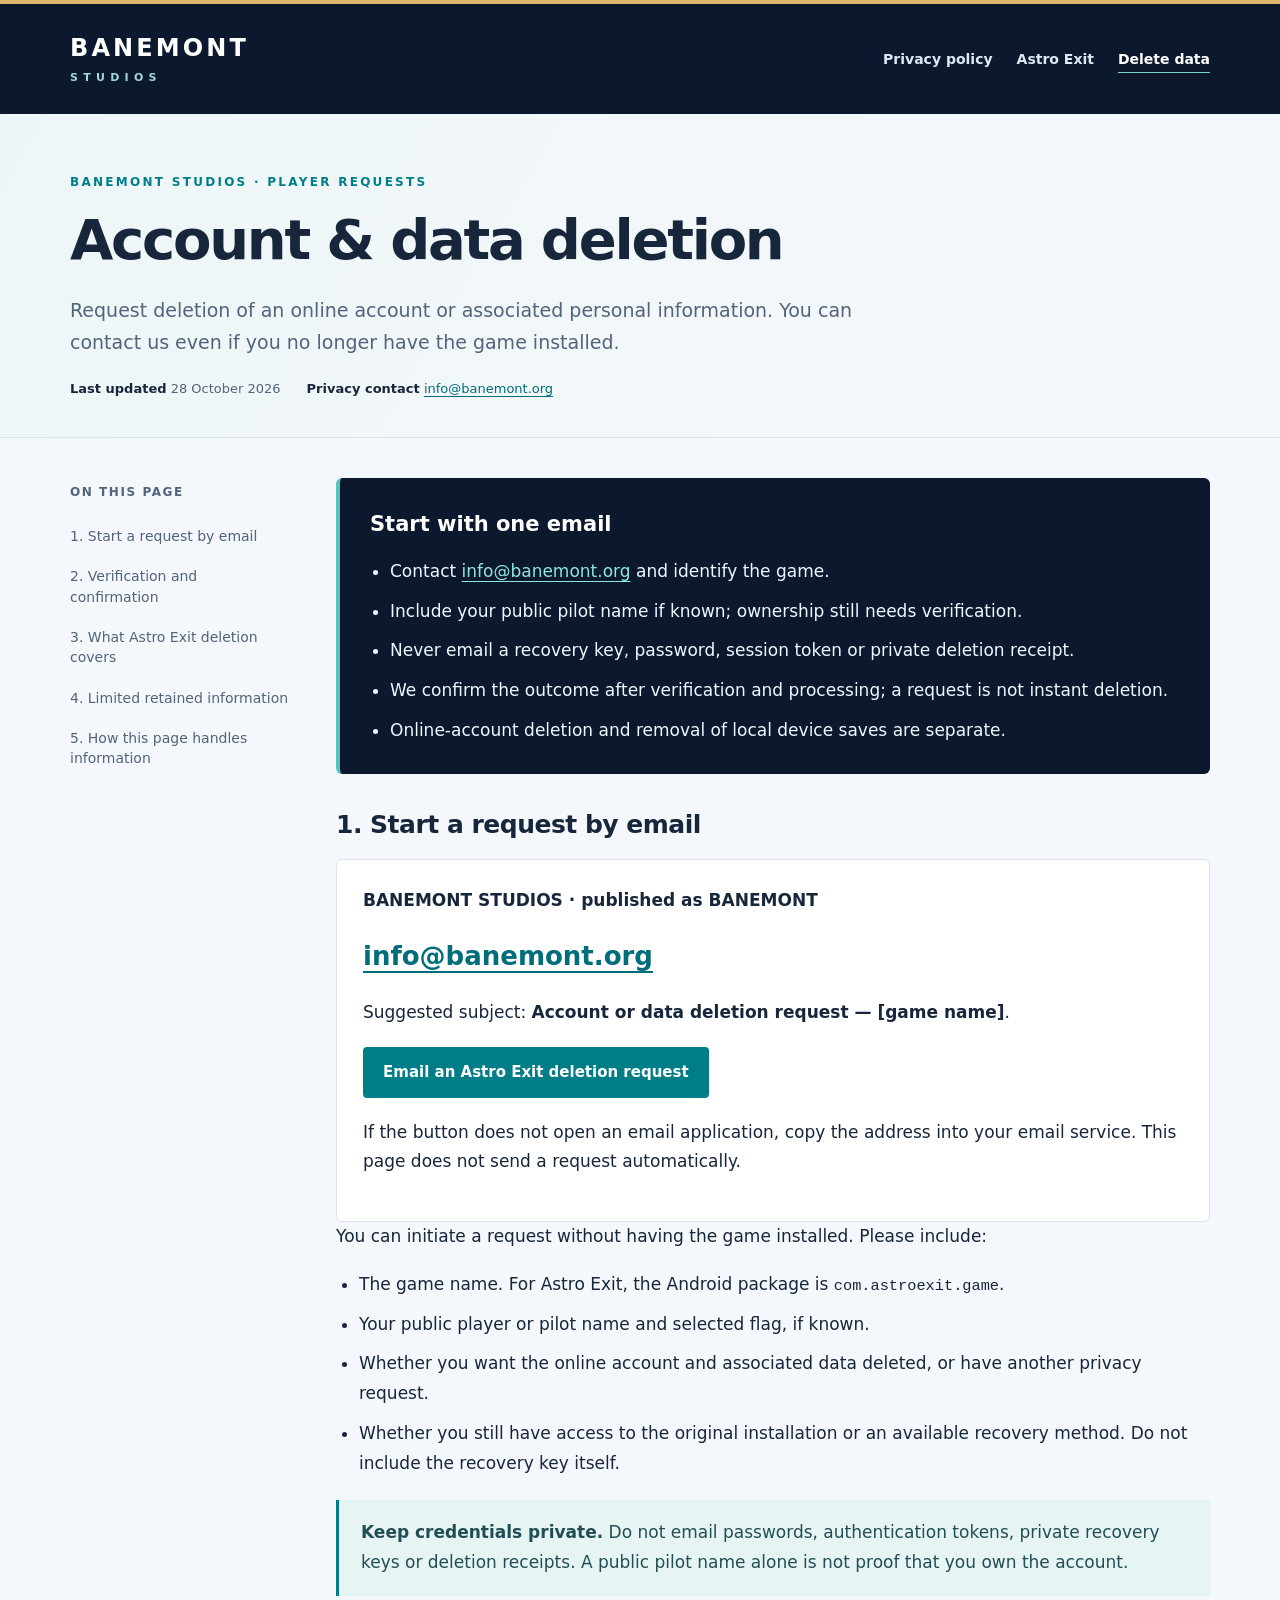
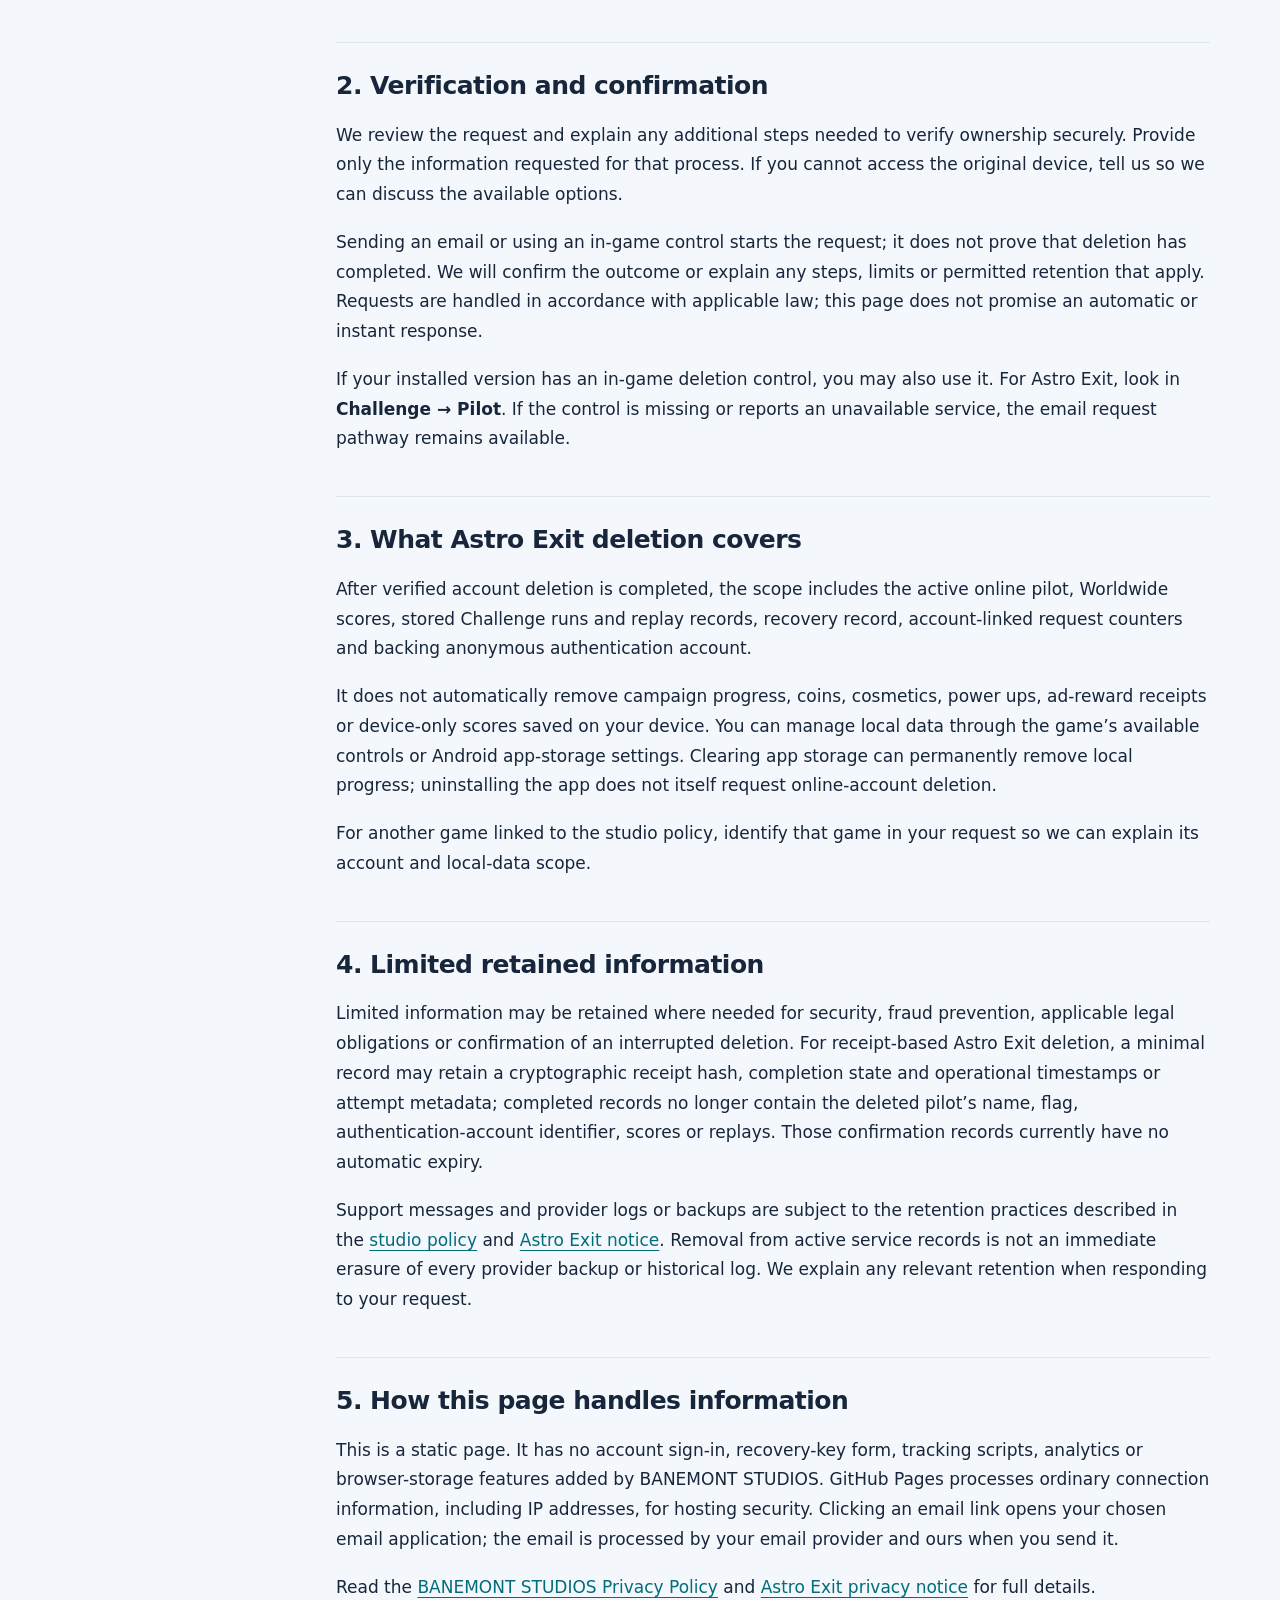
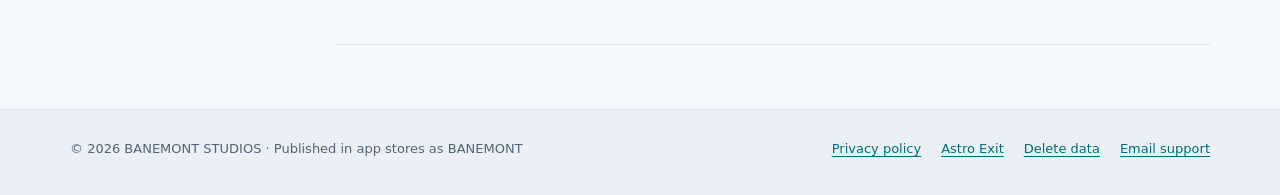
==== delete-data.html @ 8b614230 "Create BANEMONT STUDIOS privacy policy and Pages site" ====
<!doctype html>
<html lang="en"><head><meta charset="utf-8"><meta name="viewport" content="width=device-width, initial-scale=1"><meta name="referrer" content="no-referrer"><meta http-equiv="Content-Security-Policy" content="default-src 'none'; style-src 'self'; img-src 'self'; base-uri 'none'; form-action 'none'; object-src 'none'"><title>Account &amp; data deletion | BANEMONT STUDIOS</title><meta name="description" content="Request BANEMONT STUDIOS account or data deletion by email, including an Astro Exit online pilot, without reinstalling the game."><meta name="color-scheme" content="light"><link rel="icon" href="favicon.svg" type="image/svg+xml"><link rel="stylesheet" href="site.css"></head>
<body><a class="skip" href="#main">Skip to content</a><header class="masthead"><div class="wrap"><a class="brand" href="index.html" aria-label="BANEMONT STUDIOS privacy home">BANEMONT<span>STUDIOS</span></a><nav class="top-links" aria-label="Site navigation"><a href="index.html">Privacy policy</a><a href="games/astro-exit.html">Astro Exit</a><a href="delete-data.html" aria-current="page">Delete data</a></nav></div></header>
<div class="hero"><div class="wrap"><p class="eyebrow">BANEMONT STUDIOS · Player requests</p><h1>Account &amp; data deletion</h1><p class="lead">Request deletion of an online account or associated personal information. You can contact us even if you no longer have the game installed.</p><div class="meta"><span><strong>Last updated</strong> 28 October 2026</span><span><strong>Privacy contact</strong> <a href="mailto:info@banemont.org">info@banemont.org</a></span></div></div></div>
<main class="wrap layout" id="main"><aside class="contents"><div class="desktop-contents"><p class="contents-label">On this page</p><nav aria-label="Page contents"><a href="#request">1. Start a request by email</a><a href="#verification">2. Verification and confirmation</a><a href="#scope">3. What Astro Exit deletion covers</a><a href="#retention">4. Limited retained information</a><a href="#privacy">5. How this page handles information</a></nav></div><details class="mobile-contents"><summary>On this page</summary><nav aria-label="Page contents"><a href="#request">1. Start a request by email</a><a href="#verification">2. Verification and confirmation</a><a href="#scope">3. What Astro Exit deletion covers</a><a href="#retention">4. Limited retained information</a><a href="#privacy">5. How this page handles information</a></nav></details></aside><article><div class="summary-card"><h2>Start with one email</h2><ul><li>Contact <a href="mailto:info@banemont.org">info@banemont.org</a> and identify the game.</li><li>Include your public pilot name if known; ownership still needs verification.</li><li>Never email a recovery key, password, session token or private deletion receipt.</li><li>We confirm the outcome after verification and processing; a request is not instant deletion.</li><li>Online-account deletion and removal of local device saves are separate.</li></ul></div><section class="document-section" id="request" aria-labelledby="request-heading"><h2 id="request-heading">1. Start a request by email</h2><div class="contact-box"><p><strong>BANEMONT STUDIOS · published as BANEMONT</strong></p><p class="email"><a href="mailto:info@banemont.org?subject=BANEMONT%20STUDIOS%20account%20or%20data%20deletion%20request">info@banemont.org</a></p><p>Suggested subject: <strong>Account or data deletion request — [game name]</strong>.</p><div class="actions"><a class="button" href="mailto:info@banemont.org?subject=Astro%20Exit%20account%20deletion%20request">Email an Astro Exit deletion request</a></div><p>If the button does not open an email application, copy the address into your email service. This page does not send a request automatically.</p></div><p>You can initiate a request without having the game installed. Please include:</p><ul><li>The game name. For Astro Exit, the Android package is <code>com.astroexit.game</code>.</li><li>Your public player or pilot name and selected flag, if known.</li><li>Whether you want the online account and associated data deleted, or have another privacy request.</li><li>Whether you still have access to the original installation or an available recovery method. Do not include the recovery key itself.</li></ul><div class="note"><p><strong>Keep credentials private.</strong> Do not email passwords, authentication tokens, private recovery keys or deletion receipts. A public pilot name alone is not proof that you own the account.</p></div></section><section class="document-section" id="verification" aria-labelledby="verification-heading"><h2 id="verification-heading">2. Verification and confirmation</h2><p>We review the request and explain any additional steps needed to verify ownership securely. Provide only the information requested for that process. If you cannot access the original device, tell us so we can discuss the available options.</p><p>Sending an email or using an in-game control starts the request; it does not prove that deletion has completed. We will confirm the outcome or explain any steps, limits or permitted retention that apply. Requests are handled in accordance with applicable law; this page does not promise an automatic or instant response.</p><p>If your installed version has an in-game deletion control, you may also use it. For Astro Exit, look in <strong>Challenge → Pilot</strong>. If the control is missing or reports an unavailable service, the email request pathway remains available.</p></section><section class="document-section" id="scope" aria-labelledby="scope-heading"><h2 id="scope-heading">3. What Astro Exit deletion covers</h2><p>After verified account deletion is completed, the scope includes the active online pilot, Worldwide scores, stored Challenge runs and replay records, recovery record, account-linked request counters and backing anonymous authentication account.</p><p>It does not automatically remove campaign progress, coins, cosmetics, power ups, ad-reward receipts or device-only scores saved on your device. You can manage local data through the game’s available controls or Android app-storage settings. Clearing app storage can permanently remove local progress; uninstalling the app does not itself request online-account deletion.</p><p>For another game linked to the studio policy, identify that game in your request so we can explain its account and local-data scope.</p></section><section class="document-section" id="retention" aria-labelledby="retention-heading"><h2 id="retention-heading">4. Limited retained information</h2><p>Limited information may be retained where needed for security, fraud prevention, applicable legal obligations or confirmation of an interrupted deletion. For receipt-based Astro Exit deletion, a minimal record may retain a cryptographic receipt hash, completion state and operational timestamps or attempt metadata; completed records no longer contain the deleted pilot’s name, flag, authentication-account identifier, scores or replays. Those confirmation records currently have no automatic expiry.</p><p>Support messages and provider logs or backups are subject to the retention practices described in the <a href="index.html#retention">studio policy</a> and <a href="games/astro-exit.html#deletion">Astro Exit notice</a>. Removal from active service records is not an immediate erasure of every provider backup or historical log. We explain any relevant retention when responding to your request.</p></section><section class="document-section" id="privacy" aria-labelledby="privacy-heading"><h2 id="privacy-heading">5. How this page handles information</h2><p>This is a static page. It has no account sign-in, recovery-key form, tracking scripts, analytics or browser-storage features added by BANEMONT STUDIOS. GitHub Pages processes ordinary connection information, including IP addresses, for hosting security. Clicking an email link opens your chosen email application; the email is processed by your email provider and ours when you send it.</p><p>Read the <a href="index.html">BANEMONT STUDIOS Privacy Policy</a> and <a href="games/astro-exit.html">Astro Exit privacy notice</a> for full details.</p></section></article></main>
<footer><div class="wrap"><span>© 2026 BANEMONT STUDIOS · Published in app stores as BANEMONT</span><nav aria-label="Footer navigation"><a href="index.html">Privacy policy</a><a href="games/astro-exit.html">Astro Exit</a><a href="delete-data.html" aria-current="page">Delete data</a><a href="mailto:info@banemont.org">Email support</a></nav></div></footer></body></html>
---- site.css ----
:root{color-scheme:light;--ink:#18263b;--muted:#52647b;--paper:#f4f7fb;--card:#fff;--navy:#0b182d;--line:#dce5ed;--accent:#007e87;--soft:#e6f4f3;--gold:#dfb76c}
*{box-sizing:border-box}html{scroll-behavior:auto;scroll-padding-top:24px}body{margin:0;color:var(--ink);background:var(--paper);font:17px/1.75 system-ui,-apple-system,BlinkMacSystemFont,"Segoe UI",sans-serif}a{color:#006d7a;text-underline-offset:.22em}a:hover{text-decoration-thickness:2px}a:focus-visible,summary:focus-visible{outline:3px solid #cb970d;outline-offset:5px}.skip{position:absolute;top:-100px;left:20px;z-index:10;background:white;padding:12px}.skip:focus{top:12px}.wrap{max-width:1140px;width:calc(100% - 64px);margin:auto}
.masthead{background:var(--navy);color:#fff;border-top:4px solid var(--gold)}.masthead .wrap{display:flex;align-items:center;justify-content:space-between;gap:28px;min-height:110px}.brand{display:inline-flex;flex-direction:column;color:#fff;text-decoration:none;font-size:24px;line-height:1.2;letter-spacing:.13em;font-weight:850}.brand span{color:#a3d6d7;font-size:11px;letter-spacing:.48em;margin-top:8px}.top-links{display:flex;gap:24px;flex-wrap:wrap}.top-links a{color:#dce8f2;font-size:14px;font-weight:650;text-decoration:none}.top-links a[aria-current=page]{color:#fff;text-decoration:underline;text-decoration-color:#70d8d0;text-underline-offset:8px}
.hero{padding:58px 0 36px;border-bottom:1px solid var(--line);background:linear-gradient(120deg,#edf6f7,#f4f7fb 70%)}.eyebrow{font-size:12px;color:var(--accent);font-weight:800;letter-spacing:.19em;text-transform:uppercase;margin:0 0 16px}h1{font-size:clamp(36px,5vw,56px);line-height:1.12;letter-spacing:-.04em;margin:0 0 22px;max-width:850px}.lead{font-size:19px;line-height:1.7;max-width:790px;color:var(--muted);margin:0 0 20px}.meta{display:flex;flex-wrap:wrap;gap:12px 26px;color:var(--muted);font-size:13px}.meta strong{color:var(--ink)}
.layout{display:grid;grid-template-columns:220px minmax(0,1fr);gap:46px;padding-top:40px;padding-bottom:64px}.contents{align-self:start;position:sticky;top:24px;padding-top:4px}.contents summary{font-size:12px;letter-spacing:.13em;text-transform:uppercase;font-weight:800;list-style:none;margin-bottom:18px;color:var(--muted)}.contents nav{display:grid;gap:10px}.contents nav a{font-size:14px;line-height:1.45;text-decoration:none;color:var(--muted);padding:5px 0}.contents nav a:hover{color:var(--accent)}article{min-width:0}.summary-card{background:var(--navy);color:#eef8ff;border-radius:6px;padding:28px 30px;margin-bottom:30px;border-left:4px solid #57c4bd}.summary-card h2{font-size:21px;color:white;margin:0 0 14px}.summary-card ul{padding-left:20px;margin:0}.summary-card a{color:#91e5df}.summary-card li{margin-top:10px}.document-section{padding:26px 0 24px;border-bottom:1px solid var(--line)}.document-section:first-of-type{padding-top:4px}.document-section h2{font-size:25px;line-height:1.35;letter-spacing:-.02em;margin:0 0 18px}.document-section h3{font-size:18px;line-height:1.4;margin:24px 0 10px}.document-section p{margin:0 0 18px}.document-section ul,.document-section ol{padding-left:23px;margin:0 0 20px}li+li{margin-top:10px}.note{padding:18px 22px;background:var(--soft);border-left:3px solid var(--accent);margin:22px 0;color:#214e54}.note p:last-child{margin:0}.game-card{background:var(--card);padding:24px;border:1px solid var(--line);border-radius:6px;margin:20px 0}.game-card h3{margin:0 0 8px}.game-card p{font-size:16px;color:var(--muted)}.button{display:inline-flex;align-items:center;justify-content:center;min-height:48px;padding:12px 20px;border-radius:4px;background:var(--accent);color:white;text-decoration:none;font-size:15px;font-weight:700}.button:hover{background:#006b72;color:white}.actions{display:flex;flex-wrap:wrap;gap:12px 20px;align-items:center;margin:20px 0}.actions>a:not(.button){font-size:15px}code{font-family:ui-monospace,Consolas,monospace;font-size:.9em;overflow-wrap:anywhere}.provider-list li{margin-top:16px}.provider-list strong{display:block}.contact-box{padding:26px;background:white;border:1px solid var(--line);border-radius:6px}.contact-box .email{font-size:clamp(20px,3.7vw,26px);font-weight:750;overflow-wrap:anywhere}.muted{color:var(--muted)}footer{border-top:1px solid var(--line);background:#eaf0f6;padding:28px 0 34px;color:var(--muted);font-size:13px}footer .wrap{display:flex;justify-content:space-between;gap:22px;flex-wrap:wrap}footer nav{display:flex;gap:20px;flex-wrap:wrap}
.contents-label{font-size:12px;letter-spacing:.13em;text-transform:uppercase;font-weight:800;margin:0 0 18px;color:var(--muted)}.mobile-contents{display:none}.top-links a{display:inline-flex;align-items:center;min-height:44px}
@media(max-width:850px){.layout{grid-template-columns:1fr;gap:24px}.contents{position:static;background:#e9f0f5;padding:18px 20px;border-radius:5px}.desktop-contents{display:none}.mobile-contents{display:block}.contents nav{grid-template-columns:repeat(2,minmax(0,1fr));gap:8px 20px}.contents nav a{display:flex;align-items:center;min-height:44px}.contents summary{margin:0;list-style:revert;cursor:pointer;min-height:26px}.mobile-contents[open] summary{margin-bottom:12px}.hero{padding:40px 0 30px}}
@media(max-width:500px){body{font-size:16px}.wrap{width:calc(100% - 36px)}.masthead .wrap{align-items:flex-start;flex-direction:column;gap:24px;padding:24px 0;min-height:0}.brand{font-size:22px}.top-links{gap:22px}.top-links a{font-size:13px}.hero{padding-top:34px}.lead{font-size:18px}.layout{padding-top:24px}.summary-card{padding:22px}.document-section h2{font-size:23px}.game-card,.contact-box{padding:20px}.contents nav{grid-template-columns:1fr}.actions{align-items:stretch;flex-direction:column}.button{width:100%}footer .wrap{display:block}footer nav{margin-top:16px}}
@media print{body{color:#111;background:white;font-size:11pt}.masthead{background:white;color:#111;border-color:#333}.brand{color:#111}.brand span{color:#555}.top-links,.contents,.skip,.actions,footer{display:none}.wrap{width:100%;max-width:none}.hero{background:white;padding:20px 0}.layout{display:block;padding:0}.summary-card{background:white;color:#111;border:1px solid #ccc}.summary-card h2{color:#111}.document-section{break-inside:avoid-page}.lead,.muted,.meta{color:#333}a{color:#111}h1{font-size:30pt}.note,.contact-box,.game-card{background:white;border-color:#ccc}}
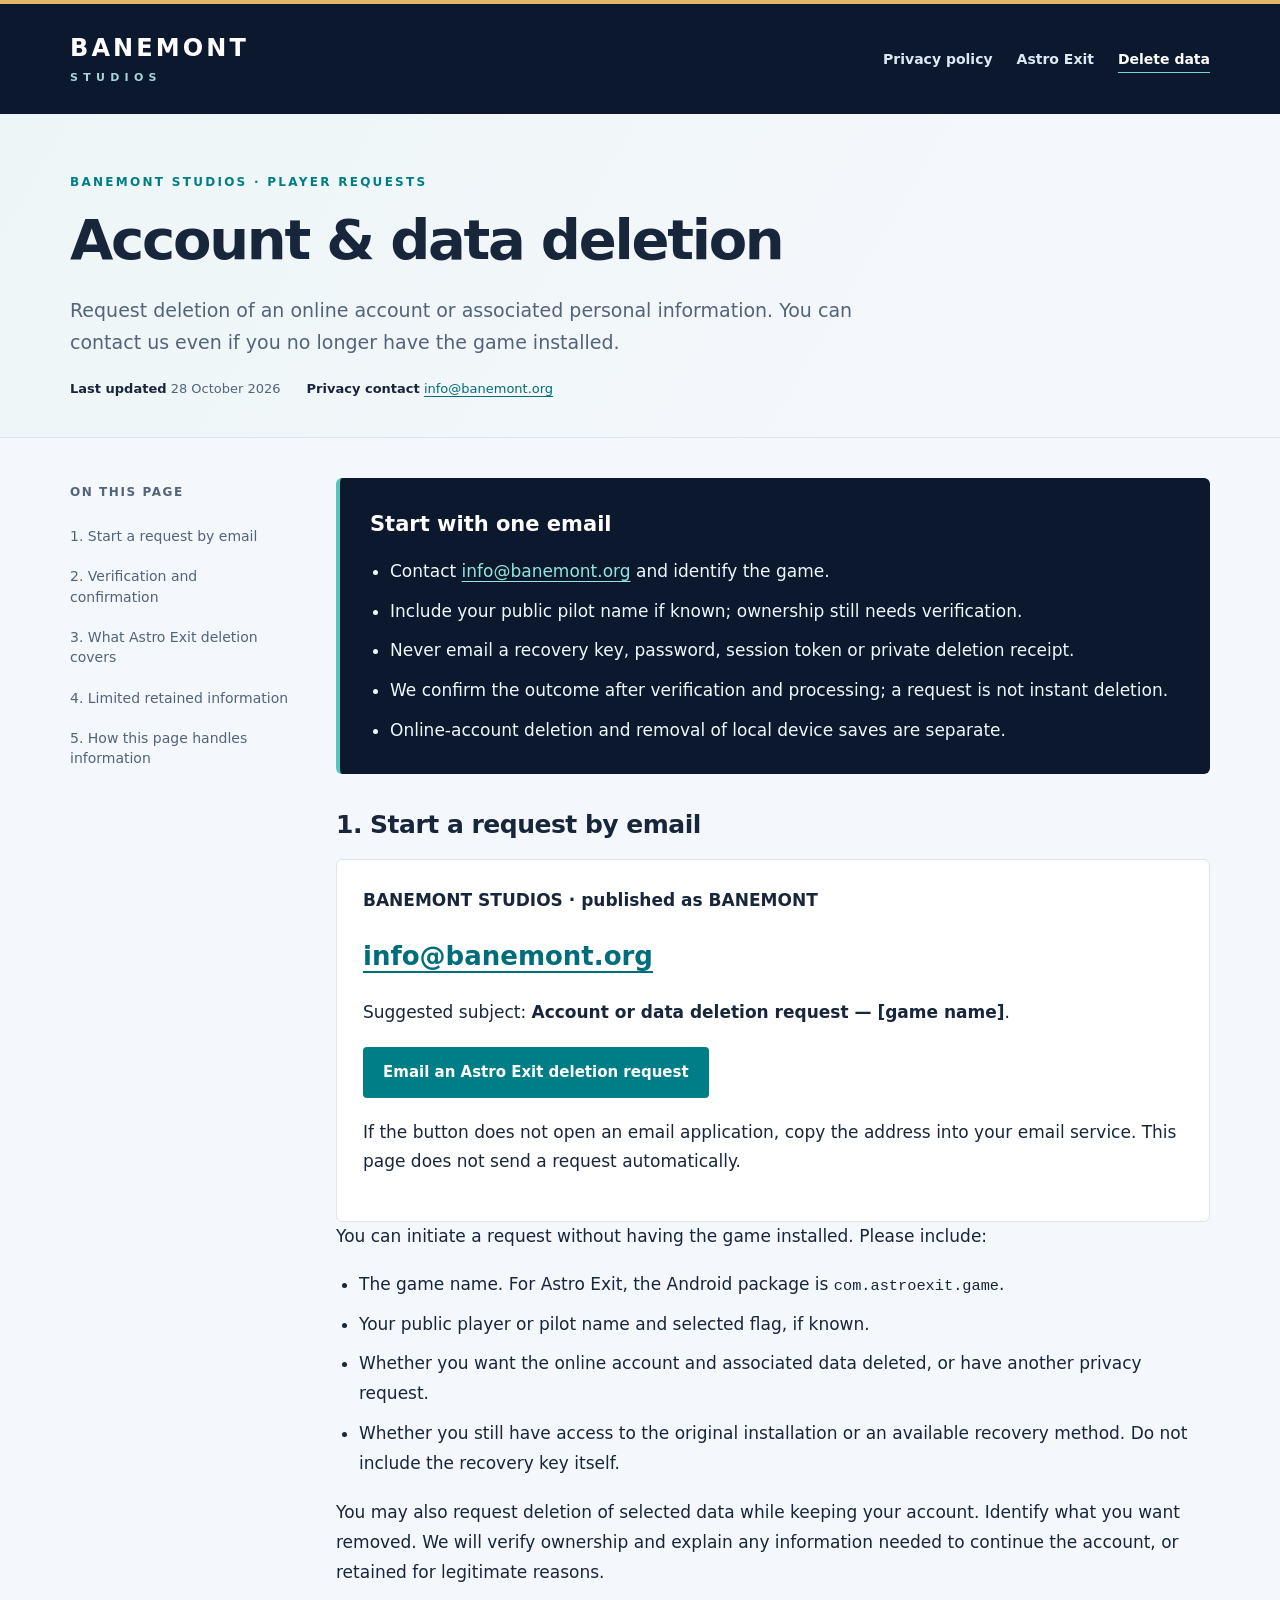
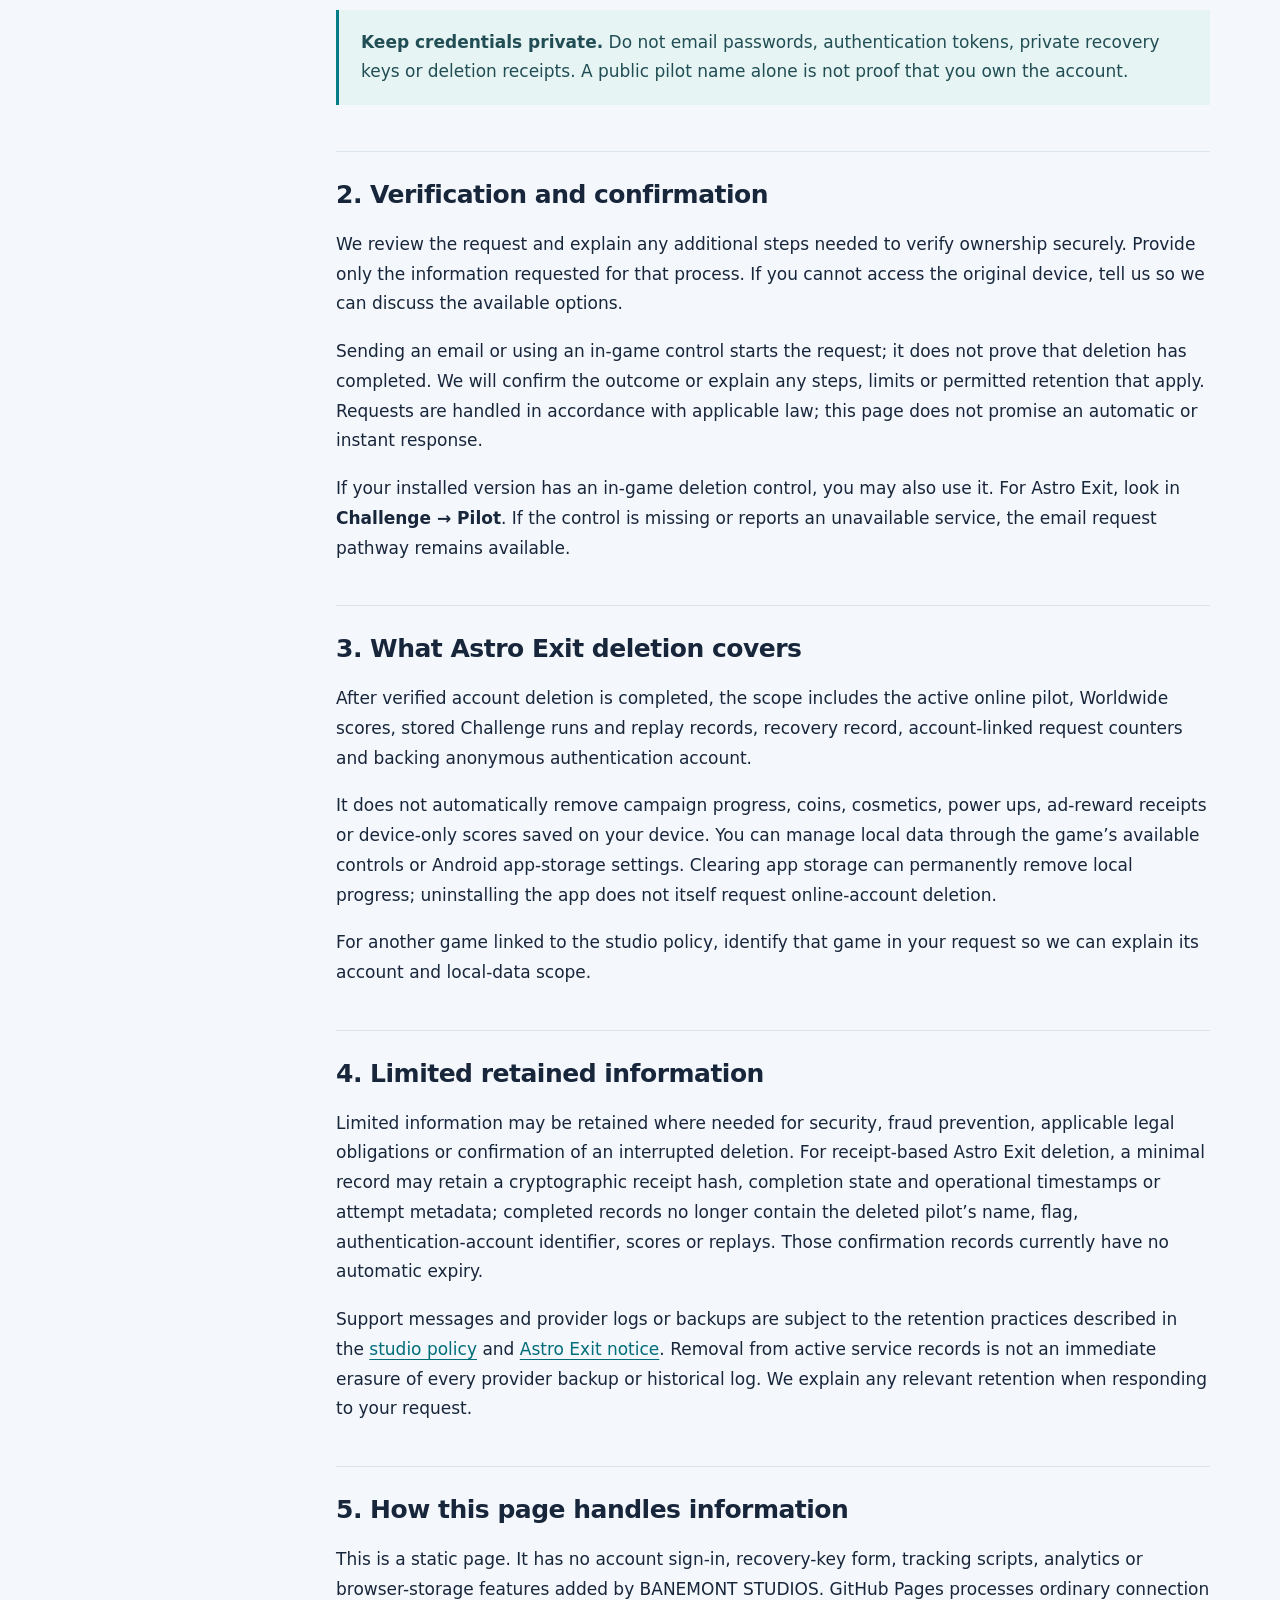
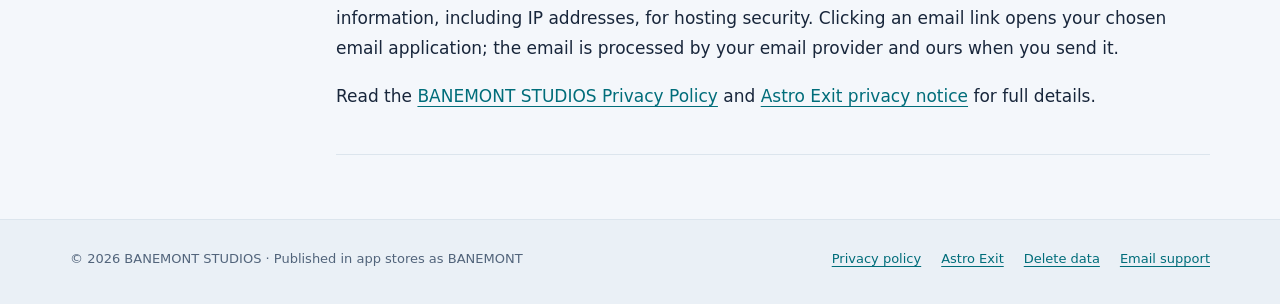
==== commit eb24bc78: "Clarify requests to delete selected data while keeping an account" ====
--- a/delete-data.html
+++ b/delete-data.html
@@ -2,5 +2,5 @@
 <html lang="en"><head><meta charset="utf-8"><meta name="viewport" content="width=device-width, initial-scale=1"><meta name="referrer" content="no-referrer"><meta http-equiv="Content-Security-Policy" content="default-src 'none'; style-src 'self'; img-src 'self'; base-uri 'none'; form-action 'none'; object-src 'none'"><title>Account &amp; data deletion | BANEMONT STUDIOS</title><meta name="description" content="Request BANEMONT STUDIOS account or data deletion by email, including an Astro Exit online pilot, without reinstalling the game."><meta name="color-scheme" content="light"><link rel="icon" href="favicon.svg" type="image/svg+xml"><link rel="stylesheet" href="site.css"></head>
 <body><a class="skip" href="#main">Skip to content</a><header class="masthead"><div class="wrap"><a class="brand" href="index.html" aria-label="BANEMONT STUDIOS privacy home">BANEMONT<span>STUDIOS</span></a><nav class="top-links" aria-label="Site navigation"><a href="index.html">Privacy policy</a><a href="games/astro-exit.html">Astro Exit</a><a href="delete-data.html" aria-current="page">Delete data</a></nav></div></header>
 <div class="hero"><div class="wrap"><p class="eyebrow">BANEMONT STUDIOS · Player requests</p><h1>Account &amp; data deletion</h1><p class="lead">Request deletion of an online account or associated personal information. You can contact us even if you no longer have the game installed.</p><div class="meta"><span><strong>Last updated</strong> 28 October 2026</span><span><strong>Privacy contact</strong> <a href="mailto:info@banemont.org">info@banemont.org</a></span></div></div></div>
-<main class="wrap layout" id="main"><aside class="contents"><div class="desktop-contents"><p class="contents-label">On this page</p><nav aria-label="Page contents"><a href="#request">1. Start a request by email</a><a href="#verification">2. Verification and confirmation</a><a href="#scope">3. What Astro Exit deletion covers</a><a href="#retention">4. Limited retained information</a><a href="#privacy">5. How this page handles information</a></nav></div><details class="mobile-contents"><summary>On this page</summary><nav aria-label="Page contents"><a href="#request">1. Start a request by email</a><a href="#verification">2. Verification and confirmation</a><a href="#scope">3. What Astro Exit deletion covers</a><a href="#retention">4. Limited retained information</a><a href="#privacy">5. How this page handles information</a></nav></details></aside><article><div class="summary-card"><h2>Start with one email</h2><ul><li>Contact <a href="mailto:info@banemont.org">info@banemont.org</a> and identify the game.</li><li>Include your public pilot name if known; ownership still needs verification.</li><li>Never email a recovery key, password, session token or private deletion receipt.</li><li>We confirm the outcome after verification and processing; a request is not instant deletion.</li><li>Online-account deletion and removal of local device saves are separate.</li></ul></div><section class="document-section" id="request" aria-labelledby="request-heading"><h2 id="request-heading">1. Start a request by email</h2><div class="contact-box"><p><strong>BANEMONT STUDIOS · published as BANEMONT</strong></p><p class="email"><a href="mailto:info@banemont.org?subject=BANEMONT%20STUDIOS%20account%20or%20data%20deletion%20request">info@banemont.org</a></p><p>Suggested subject: <strong>Account or data deletion request — [game name]</strong>.</p><div class="actions"><a class="button" href="mailto:info@banemont.org?subject=Astro%20Exit%20account%20deletion%20request">Email an Astro Exit deletion request</a></div><p>If the button does not open an email application, copy the address into your email service. This page does not send a request automatically.</p></div><p>You can initiate a request without having the game installed. Please include:</p><ul><li>The game name. For Astro Exit, the Android package is <code>com.astroexit.game</code>.</li><li>Your public player or pilot name and selected flag, if known.</li><li>Whether you want the online account and associated data deleted, or have another privacy request.</li><li>Whether you still have access to the original installation or an available recovery method. Do not include the recovery key itself.</li></ul><div class="note"><p><strong>Keep credentials private.</strong> Do not email passwords, authentication tokens, private recovery keys or deletion receipts. A public pilot name alone is not proof that you own the account.</p></div></section><section class="document-section" id="verification" aria-labelledby="verification-heading"><h2 id="verification-heading">2. Verification and confirmation</h2><p>We review the request and explain any additional steps needed to verify ownership securely. Provide only the information requested for that process. If you cannot access the original device, tell us so we can discuss the available options.</p><p>Sending an email or using an in-game control starts the request; it does not prove that deletion has completed. We will confirm the outcome or explain any steps, limits or permitted retention that apply. Requests are handled in accordance with applicable law; this page does not promise an automatic or instant response.</p><p>If your installed version has an in-game deletion control, you may also use it. For Astro Exit, look in <strong>Challenge → Pilot</strong>. If the control is missing or reports an unavailable service, the email request pathway remains available.</p></section><section class="document-section" id="scope" aria-labelledby="scope-heading"><h2 id="scope-heading">3. What Astro Exit deletion covers</h2><p>After verified account deletion is completed, the scope includes the active online pilot, Worldwide scores, stored Challenge runs and replay records, recovery record, account-linked request counters and backing anonymous authentication account.</p><p>It does not automatically remove campaign progress, coins, cosmetics, power ups, ad-reward receipts or device-only scores saved on your device. You can manage local data through the game’s available controls or Android app-storage settings. Clearing app storage can permanently remove local progress; uninstalling the app does not itself request online-account deletion.</p><p>For another game linked to the studio policy, identify that game in your request so we can explain its account and local-data scope.</p></section><section class="document-section" id="retention" aria-labelledby="retention-heading"><h2 id="retention-heading">4. Limited retained information</h2><p>Limited information may be retained where needed for security, fraud prevention, applicable legal obligations or confirmation of an interrupted deletion. For receipt-based Astro Exit deletion, a minimal record may retain a cryptographic receipt hash, completion state and operational timestamps or attempt metadata; completed records no longer contain the deleted pilot’s name, flag, authentication-account identifier, scores or replays. Those confirmation records currently have no automatic expiry.</p><p>Support messages and provider logs or backups are subject to the retention practices described in the <a href="index.html#retention">studio policy</a> and <a href="games/astro-exit.html#deletion">Astro Exit notice</a>. Removal from active service records is not an immediate erasure of every provider backup or historical log. We explain any relevant retention when responding to your request.</p></section><section class="document-section" id="privacy" aria-labelledby="privacy-heading"><h2 id="privacy-heading">5. How this page handles information</h2><p>This is a static page. It has no account sign-in, recovery-key form, tracking scripts, analytics or browser-storage features added by BANEMONT STUDIOS. GitHub Pages processes ordinary connection information, including IP addresses, for hosting security. Clicking an email link opens your chosen email application; the email is processed by your email provider and ours when you send it.</p><p>Read the <a href="index.html">BANEMONT STUDIOS Privacy Policy</a> and <a href="games/astro-exit.html">Astro Exit privacy notice</a> for full details.</p></section></article></main>
+<main class="wrap layout" id="main"><aside class="contents"><div class="desktop-contents"><p class="contents-label">On this page</p><nav aria-label="Page contents"><a href="#request">1. Start a request by email</a><a href="#verification">2. Verification and confirmation</a><a href="#scope">3. What Astro Exit deletion covers</a><a href="#retention">4. Limited retained information</a><a href="#privacy">5. How this page handles information</a></nav></div><details class="mobile-contents"><summary>On this page</summary><nav aria-label="Page contents"><a href="#request">1. Start a request by email</a><a href="#verification">2. Verification and confirmation</a><a href="#scope">3. What Astro Exit deletion covers</a><a href="#retention">4. Limited retained information</a><a href="#privacy">5. How this page handles information</a></nav></details></aside><article><div class="summary-card"><h2>Start with one email</h2><ul><li>Contact <a href="mailto:info@banemont.org">info@banemont.org</a> and identify the game.</li><li>Include your public pilot name if known; ownership still needs verification.</li><li>Never email a recovery key, password, session token or private deletion receipt.</li><li>We confirm the outcome after verification and processing; a request is not instant deletion.</li><li>Online-account deletion and removal of local device saves are separate.</li></ul></div><section class="document-section" id="request" aria-labelledby="request-heading"><h2 id="request-heading">1. Start a request by email</h2><div class="contact-box"><p><strong>BANEMONT STUDIOS · published as BANEMONT</strong></p><p class="email"><a href="mailto:info@banemont.org?subject=BANEMONT%20STUDIOS%20account%20or%20data%20deletion%20request">info@banemont.org</a></p><p>Suggested subject: <strong>Account or data deletion request — [game name]</strong>.</p><div class="actions"><a class="button" href="mailto:info@banemont.org?subject=Astro%20Exit%20account%20deletion%20request">Email an Astro Exit deletion request</a></div><p>If the button does not open an email application, copy the address into your email service. This page does not send a request automatically.</p></div><p>You can initiate a request without having the game installed. Please include:</p><ul><li>The game name. For Astro Exit, the Android package is <code>com.astroexit.game</code>.</li><li>Your public player or pilot name and selected flag, if known.</li><li>Whether you want the online account and associated data deleted, or have another privacy request.</li><li>Whether you still have access to the original installation or an available recovery method. Do not include the recovery key itself.</li></ul><p>You may also request deletion of selected data while keeping your account. Identify what you want removed. We will verify ownership and explain any information needed to continue the account, or retained for legitimate reasons.</p><div class="note"><p><strong>Keep credentials private.</strong> Do not email passwords, authentication tokens, private recovery keys or deletion receipts. A public pilot name alone is not proof that you own the account.</p></div></section><section class="document-section" id="verification" aria-labelledby="verification-heading"><h2 id="verification-heading">2. Verification and confirmation</h2><p>We review the request and explain any additional steps needed to verify ownership securely. Provide only the information requested for that process. If you cannot access the original device, tell us so we can discuss the available options.</p><p>Sending an email or using an in-game control starts the request; it does not prove that deletion has completed. We will confirm the outcome or explain any steps, limits or permitted retention that apply. Requests are handled in accordance with applicable law; this page does not promise an automatic or instant response.</p><p>If your installed version has an in-game deletion control, you may also use it. For Astro Exit, look in <strong>Challenge → Pilot</strong>. If the control is missing or reports an unavailable service, the email request pathway remains available.</p></section><section class="document-section" id="scope" aria-labelledby="scope-heading"><h2 id="scope-heading">3. What Astro Exit deletion covers</h2><p>After verified account deletion is completed, the scope includes the active online pilot, Worldwide scores, stored Challenge runs and replay records, recovery record, account-linked request counters and backing anonymous authentication account.</p><p>It does not automatically remove campaign progress, coins, cosmetics, power ups, ad-reward receipts or device-only scores saved on your device. You can manage local data through the game’s available controls or Android app-storage settings. Clearing app storage can permanently remove local progress; uninstalling the app does not itself request online-account deletion.</p><p>For another game linked to the studio policy, identify that game in your request so we can explain its account and local-data scope.</p></section><section class="document-section" id="retention" aria-labelledby="retention-heading"><h2 id="retention-heading">4. Limited retained information</h2><p>Limited information may be retained where needed for security, fraud prevention, applicable legal obligations or confirmation of an interrupted deletion. For receipt-based Astro Exit deletion, a minimal record may retain a cryptographic receipt hash, completion state and operational timestamps or attempt metadata; completed records no longer contain the deleted pilot’s name, flag, authentication-account identifier, scores or replays. Those confirmation records currently have no automatic expiry.</p><p>Support messages and provider logs or backups are subject to the retention practices described in the <a href="index.html#retention">studio policy</a> and <a href="games/astro-exit.html#deletion">Astro Exit notice</a>. Removal from active service records is not an immediate erasure of every provider backup or historical log. We explain any relevant retention when responding to your request.</p></section><section class="document-section" id="privacy" aria-labelledby="privacy-heading"><h2 id="privacy-heading">5. How this page handles information</h2><p>This is a static page. It has no account sign-in, recovery-key form, tracking scripts, analytics or browser-storage features added by BANEMONT STUDIOS. GitHub Pages processes ordinary connection information, including IP addresses, for hosting security. Clicking an email link opens your chosen email application; the email is processed by your email provider and ours when you send it.</p><p>Read the <a href="index.html">BANEMONT STUDIOS Privacy Policy</a> and <a href="games/astro-exit.html">Astro Exit privacy notice</a> for full details.</p></section></article></main>
 <footer><div class="wrap"><span>© 2026 BANEMONT STUDIOS · Published in app stores as BANEMONT</span><nav aria-label="Footer navigation"><a href="index.html">Privacy policy</a><a href="games/astro-exit.html">Astro Exit</a><a href="delete-data.html" aria-current="page">Delete data</a><a href="mailto:info@banemont.org">Email support</a></nav></div></footer></body></html>
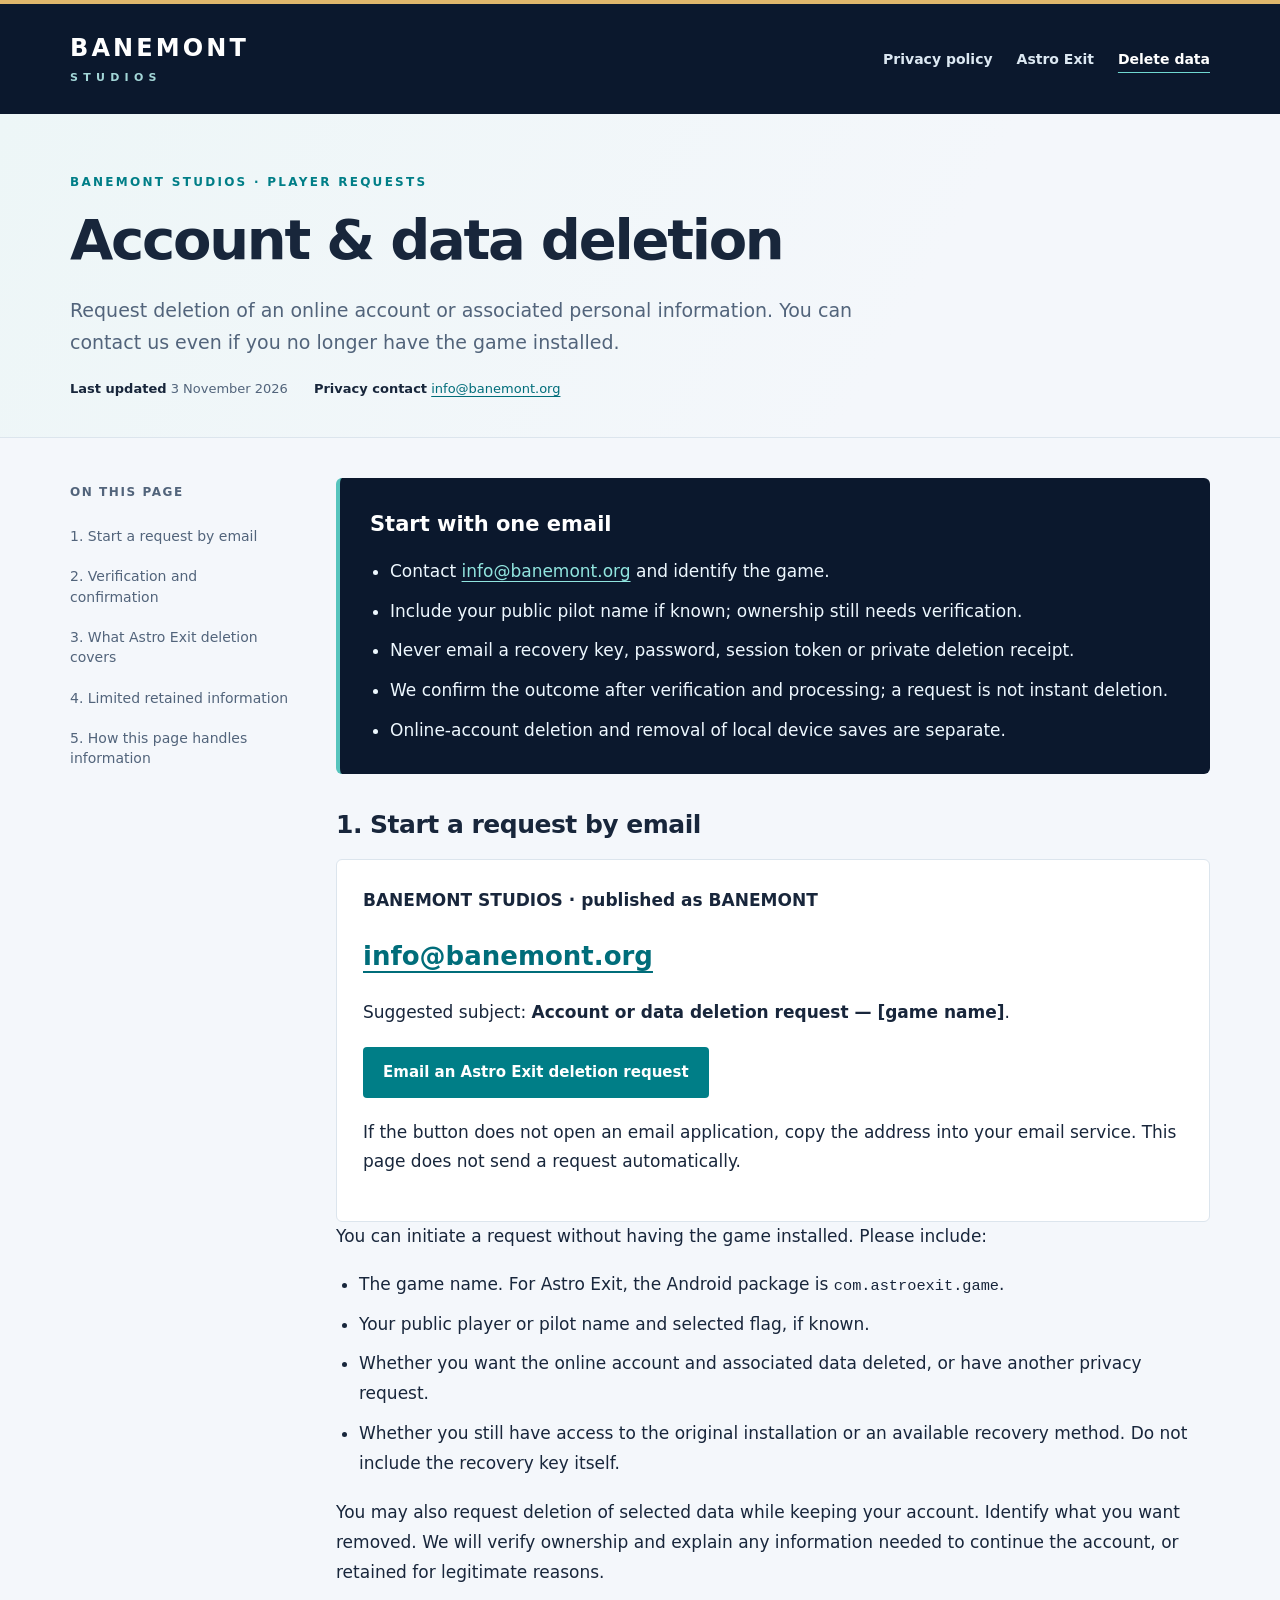
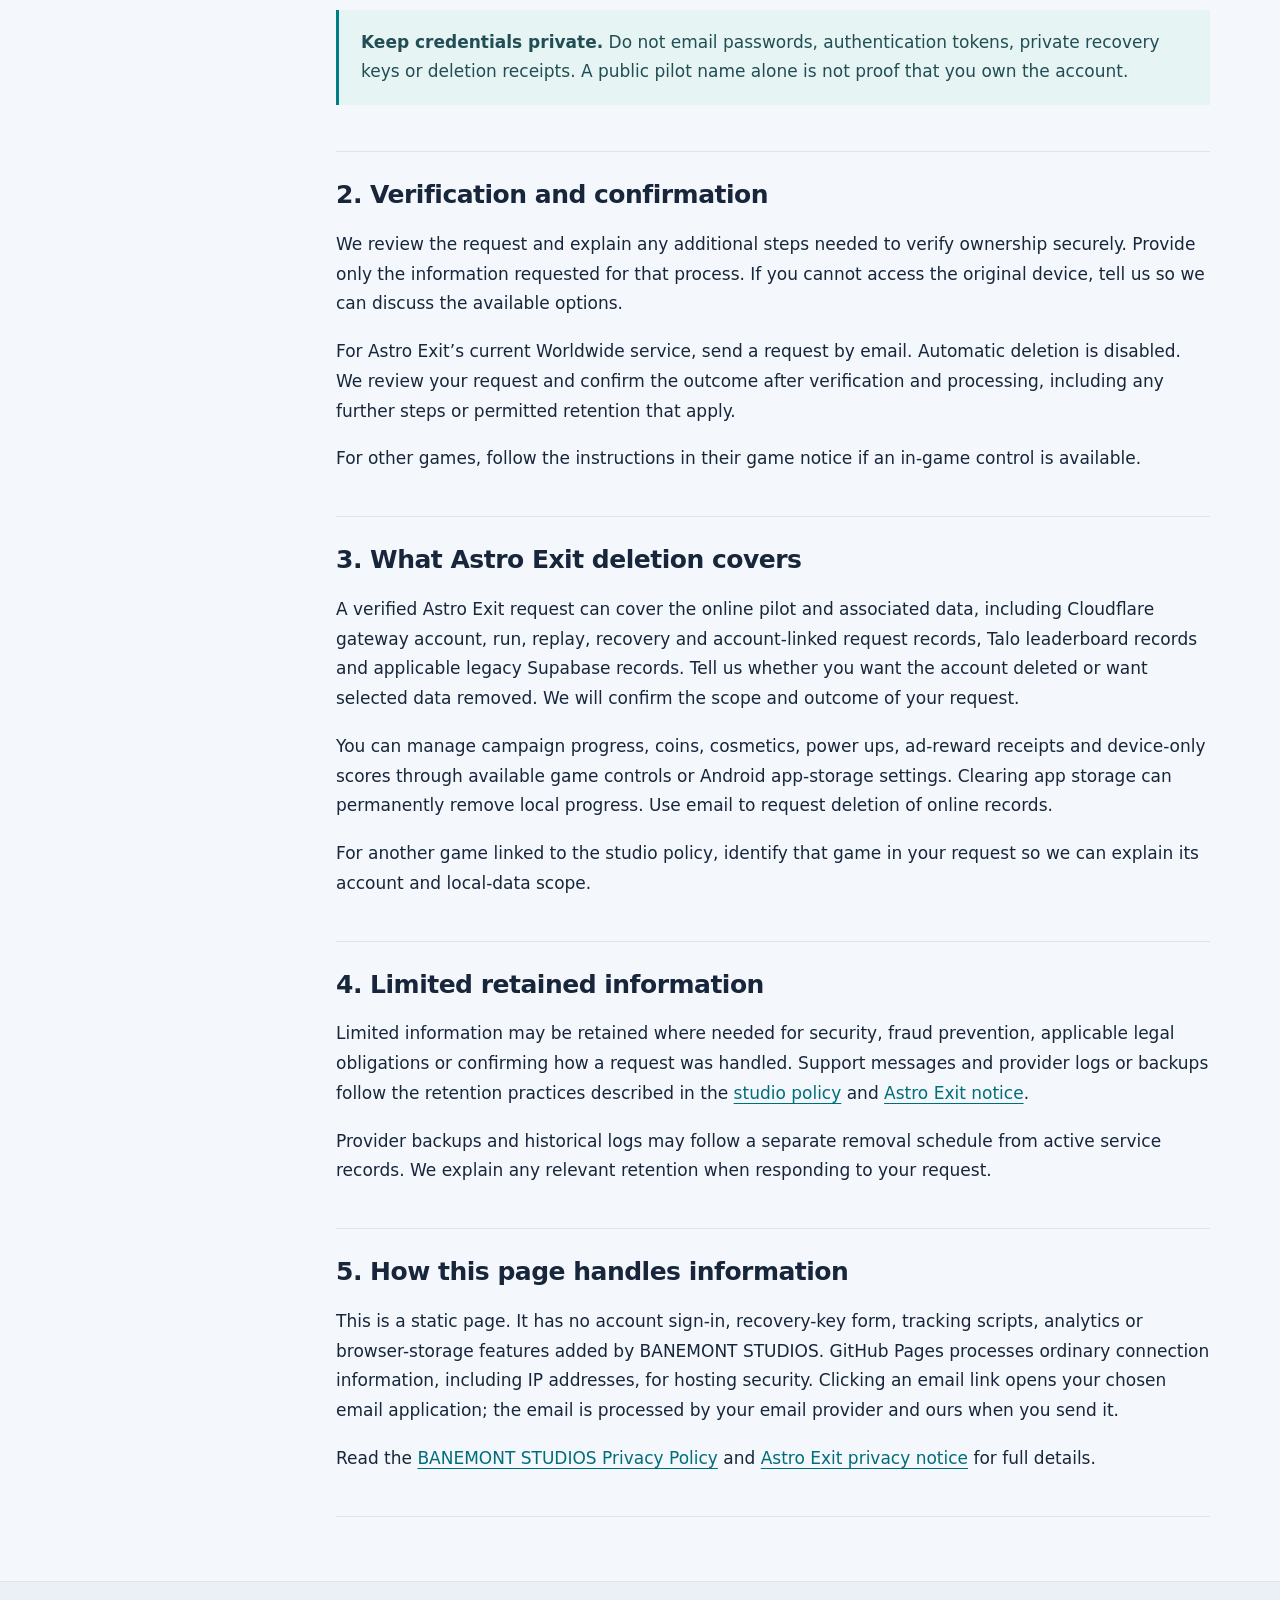
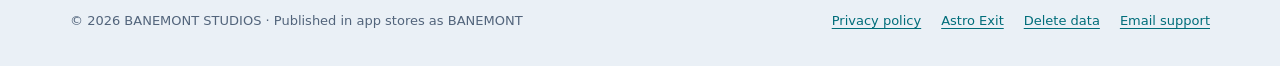
==== commit d77812c9: "Disclose Talo and Cloudflare in the Astro Exit privacy notice" ====
--- a/delete-data.html
+++ b/delete-data.html
@@ -1,6 +1,6 @@
 <!doctype html>
 <html lang="en"><head><meta charset="utf-8"><meta name="viewport" content="width=device-width, initial-scale=1"><meta name="referrer" content="no-referrer"><meta http-equiv="Content-Security-Policy" content="default-src 'none'; style-src 'self'; img-src 'self'; base-uri 'none'; form-action 'none'; object-src 'none'"><title>Account &amp; data deletion | BANEMONT STUDIOS</title><meta name="description" content="Request BANEMONT STUDIOS account or data deletion by email, including an Astro Exit online pilot, without reinstalling the game."><meta name="color-scheme" content="light"><link rel="icon" href="favicon.svg" type="image/svg+xml"><link rel="stylesheet" href="site.css"></head>
 <body><a class="skip" href="#main">Skip to content</a><header class="masthead"><div class="wrap"><a class="brand" href="index.html" aria-label="BANEMONT STUDIOS privacy home">BANEMONT<span>STUDIOS</span></a><nav class="top-links" aria-label="Site navigation"><a href="index.html">Privacy policy</a><a href="games/astro-exit.html">Astro Exit</a><a href="delete-data.html" aria-current="page">Delete data</a></nav></div></header>
-<div class="hero"><div class="wrap"><p class="eyebrow">BANEMONT STUDIOS · Player requests</p><h1>Account &amp; data deletion</h1><p class="lead">Request deletion of an online account or associated personal information. You can contact us even if you no longer have the game installed.</p><div class="meta"><span><strong>Last updated</strong> 28 October 2026</span><span><strong>Privacy contact</strong> <a href="mailto:info@banemont.org">info@banemont.org</a></span></div></div></div>
-<main class="wrap layout" id="main"><aside class="contents"><div class="desktop-contents"><p class="contents-label">On this page</p><nav aria-label="Page contents"><a href="#request">1. Start a request by email</a><a href="#verification">2. Verification and confirmation</a><a href="#scope">3. What Astro Exit deletion covers</a><a href="#retention">4. Limited retained information</a><a href="#privacy">5. How this page handles information</a></nav></div><details class="mobile-contents"><summary>On this page</summary><nav aria-label="Page contents"><a href="#request">1. Start a request by email</a><a href="#verification">2. Verification and confirmation</a><a href="#scope">3. What Astro Exit deletion covers</a><a href="#retention">4. Limited retained information</a><a href="#privacy">5. How this page handles information</a></nav></details></aside><article><div class="summary-card"><h2>Start with one email</h2><ul><li>Contact <a href="mailto:info@banemont.org">info@banemont.org</a> and identify the game.</li><li>Include your public pilot name if known; ownership still needs verification.</li><li>Never email a recovery key, password, session token or private deletion receipt.</li><li>We confirm the outcome after verification and processing; a request is not instant deletion.</li><li>Online-account deletion and removal of local device saves are separate.</li></ul></div><section class="document-section" id="request" aria-labelledby="request-heading"><h2 id="request-heading">1. Start a request by email</h2><div class="contact-box"><p><strong>BANEMONT STUDIOS · published as BANEMONT</strong></p><p class="email"><a href="mailto:info@banemont.org?subject=BANEMONT%20STUDIOS%20account%20or%20data%20deletion%20request">info@banemont.org</a></p><p>Suggested subject: <strong>Account or data deletion request — [game name]</strong>.</p><div class="actions"><a class="button" href="mailto:info@banemont.org?subject=Astro%20Exit%20account%20deletion%20request">Email an Astro Exit deletion request</a></div><p>If the button does not open an email application, copy the address into your email service. This page does not send a request automatically.</p></div><p>You can initiate a request without having the game installed. Please include:</p><ul><li>The game name. For Astro Exit, the Android package is <code>com.astroexit.game</code>.</li><li>Your public player or pilot name and selected flag, if known.</li><li>Whether you want the online account and associated data deleted, or have another privacy request.</li><li>Whether you still have access to the original installation or an available recovery method. Do not include the recovery key itself.</li></ul><p>You may also request deletion of selected data while keeping your account. Identify what you want removed. We will verify ownership and explain any information needed to continue the account, or retained for legitimate reasons.</p><div class="note"><p><strong>Keep credentials private.</strong> Do not email passwords, authentication tokens, private recovery keys or deletion receipts. A public pilot name alone is not proof that you own the account.</p></div></section><section class="document-section" id="verification" aria-labelledby="verification-heading"><h2 id="verification-heading">2. Verification and confirmation</h2><p>We review the request and explain any additional steps needed to verify ownership securely. Provide only the information requested for that process. If you cannot access the original device, tell us so we can discuss the available options.</p><p>Sending an email or using an in-game control starts the request; it does not prove that deletion has completed. We will confirm the outcome or explain any steps, limits or permitted retention that apply. Requests are handled in accordance with applicable law; this page does not promise an automatic or instant response.</p><p>If your installed version has an in-game deletion control, you may also use it. For Astro Exit, look in <strong>Challenge → Pilot</strong>. If the control is missing or reports an unavailable service, the email request pathway remains available.</p></section><section class="document-section" id="scope" aria-labelledby="scope-heading"><h2 id="scope-heading">3. What Astro Exit deletion covers</h2><p>After verified account deletion is completed, the scope includes the active online pilot, Worldwide scores, stored Challenge runs and replay records, recovery record, account-linked request counters and backing anonymous authentication account.</p><p>It does not automatically remove campaign progress, coins, cosmetics, power ups, ad-reward receipts or device-only scores saved on your device. You can manage local data through the game’s available controls or Android app-storage settings. Clearing app storage can permanently remove local progress; uninstalling the app does not itself request online-account deletion.</p><p>For another game linked to the studio policy, identify that game in your request so we can explain its account and local-data scope.</p></section><section class="document-section" id="retention" aria-labelledby="retention-heading"><h2 id="retention-heading">4. Limited retained information</h2><p>Limited information may be retained where needed for security, fraud prevention, applicable legal obligations or confirmation of an interrupted deletion. For receipt-based Astro Exit deletion, a minimal record may retain a cryptographic receipt hash, completion state and operational timestamps or attempt metadata; completed records no longer contain the deleted pilot’s name, flag, authentication-account identifier, scores or replays. Those confirmation records currently have no automatic expiry.</p><p>Support messages and provider logs or backups are subject to the retention practices described in the <a href="index.html#retention">studio policy</a> and <a href="games/astro-exit.html#deletion">Astro Exit notice</a>. Removal from active service records is not an immediate erasure of every provider backup or historical log. We explain any relevant retention when responding to your request.</p></section><section class="document-section" id="privacy" aria-labelledby="privacy-heading"><h2 id="privacy-heading">5. How this page handles information</h2><p>This is a static page. It has no account sign-in, recovery-key form, tracking scripts, analytics or browser-storage features added by BANEMONT STUDIOS. GitHub Pages processes ordinary connection information, including IP addresses, for hosting security. Clicking an email link opens your chosen email application; the email is processed by your email provider and ours when you send it.</p><p>Read the <a href="index.html">BANEMONT STUDIOS Privacy Policy</a> and <a href="games/astro-exit.html">Astro Exit privacy notice</a> for full details.</p></section></article></main>
+<div class="hero"><div class="wrap"><p class="eyebrow">BANEMONT STUDIOS · Player requests</p><h1>Account &amp; data deletion</h1><p class="lead">Request deletion of an online account or associated personal information. You can contact us even if you no longer have the game installed.</p><div class="meta"><span><strong>Last updated</strong> 3 November 2026</span><span><strong>Privacy contact</strong> <a href="mailto:info@banemont.org">info@banemont.org</a></span></div></div></div>
+<main class="wrap layout" id="main"><aside class="contents"><div class="desktop-contents"><p class="contents-label">On this page</p><nav aria-label="Page contents"><a href="#request">1. Start a request by email</a><a href="#verification">2. Verification and confirmation</a><a href="#scope">3. What Astro Exit deletion covers</a><a href="#retention">4. Limited retained information</a><a href="#privacy">5. How this page handles information</a></nav></div><details class="mobile-contents"><summary>On this page</summary><nav aria-label="Page contents"><a href="#request">1. Start a request by email</a><a href="#verification">2. Verification and confirmation</a><a href="#scope">3. What Astro Exit deletion covers</a><a href="#retention">4. Limited retained information</a><a href="#privacy">5. How this page handles information</a></nav></details></aside><article><div class="summary-card"><h2>Start with one email</h2><ul><li>Contact <a href="mailto:info@banemont.org">info@banemont.org</a> and identify the game.</li><li>Include your public pilot name if known; ownership still needs verification.</li><li>Never email a recovery key, password, session token or private deletion receipt.</li><li>We confirm the outcome after verification and processing; a request is not instant deletion.</li><li>Online-account deletion and removal of local device saves are separate.</li></ul></div><section class="document-section" id="request" aria-labelledby="request-heading"><h2 id="request-heading">1. Start a request by email</h2><div class="contact-box"><p><strong>BANEMONT STUDIOS · published as BANEMONT</strong></p><p class="email"><a href="mailto:info@banemont.org?subject=BANEMONT%20STUDIOS%20account%20or%20data%20deletion%20request">info@banemont.org</a></p><p>Suggested subject: <strong>Account or data deletion request — [game name]</strong>.</p><div class="actions"><a class="button" href="mailto:info@banemont.org?subject=Astro%20Exit%20account%20deletion%20request">Email an Astro Exit deletion request</a></div><p>If the button does not open an email application, copy the address into your email service. This page does not send a request automatically.</p></div><p>You can initiate a request without having the game installed. Please include:</p><ul><li>The game name. For Astro Exit, the Android package is <code>com.astroexit.game</code>.</li><li>Your public player or pilot name and selected flag, if known.</li><li>Whether you want the online account and associated data deleted, or have another privacy request.</li><li>Whether you still have access to the original installation or an available recovery method. Do not include the recovery key itself.</li></ul><p>You may also request deletion of selected data while keeping your account. Identify what you want removed. We will verify ownership and explain any information needed to continue the account, or retained for legitimate reasons.</p><div class="note"><p><strong>Keep credentials private.</strong> Do not email passwords, authentication tokens, private recovery keys or deletion receipts. A public pilot name alone is not proof that you own the account.</p></div></section><section class="document-section" id="verification" aria-labelledby="verification-heading"><h2 id="verification-heading">2. Verification and confirmation</h2><p>We review the request and explain any additional steps needed to verify ownership securely. Provide only the information requested for that process. If you cannot access the original device, tell us so we can discuss the available options.</p><p>For Astro Exit’s current Worldwide service, send a request by email. Automatic deletion is disabled. We review your request and confirm the outcome after verification and processing, including any further steps or permitted retention that apply.</p><p>For other games, follow the instructions in their game notice if an in-game control is available.</p></section><section class="document-section" id="scope" aria-labelledby="scope-heading"><h2 id="scope-heading">3. What Astro Exit deletion covers</h2><p>A verified Astro Exit request can cover the online pilot and associated data, including Cloudflare gateway account, run, replay, recovery and account-linked request records, Talo leaderboard records and applicable legacy Supabase records. Tell us whether you want the account deleted or want selected data removed. We will confirm the scope and outcome of your request.</p><p>You can manage campaign progress, coins, cosmetics, power ups, ad-reward receipts and device-only scores through available game controls or Android app-storage settings. Clearing app storage can permanently remove local progress. Use email to request deletion of online records.</p><p>For another game linked to the studio policy, identify that game in your request so we can explain its account and local-data scope.</p></section><section class="document-section" id="retention" aria-labelledby="retention-heading"><h2 id="retention-heading">4. Limited retained information</h2><p>Limited information may be retained where needed for security, fraud prevention, applicable legal obligations or confirming how a request was handled. Support messages and provider logs or backups follow the retention practices described in the <a href="index.html#retention">studio policy</a> and <a href="games/astro-exit.html#deletion">Astro Exit notice</a>.</p><p>Provider backups and historical logs may follow a separate removal schedule from active service records. We explain any relevant retention when responding to your request.</p></section><section class="document-section" id="privacy" aria-labelledby="privacy-heading"><h2 id="privacy-heading">5. How this page handles information</h2><p>This is a static page. It has no account sign-in, recovery-key form, tracking scripts, analytics or browser-storage features added by BANEMONT STUDIOS. GitHub Pages processes ordinary connection information, including IP addresses, for hosting security. Clicking an email link opens your chosen email application; the email is processed by your email provider and ours when you send it.</p><p>Read the <a href="index.html">BANEMONT STUDIOS Privacy Policy</a> and <a href="games/astro-exit.html">Astro Exit privacy notice</a> for full details.</p></section></article></main>
 <footer><div class="wrap"><span>© 2026 BANEMONT STUDIOS · Published in app stores as BANEMONT</span><nav aria-label="Footer navigation"><a href="index.html">Privacy policy</a><a href="games/astro-exit.html">Astro Exit</a><a href="delete-data.html" aria-current="page">Delete data</a><a href="mailto:info@banemont.org">Email support</a></nav></div></footer></body></html>
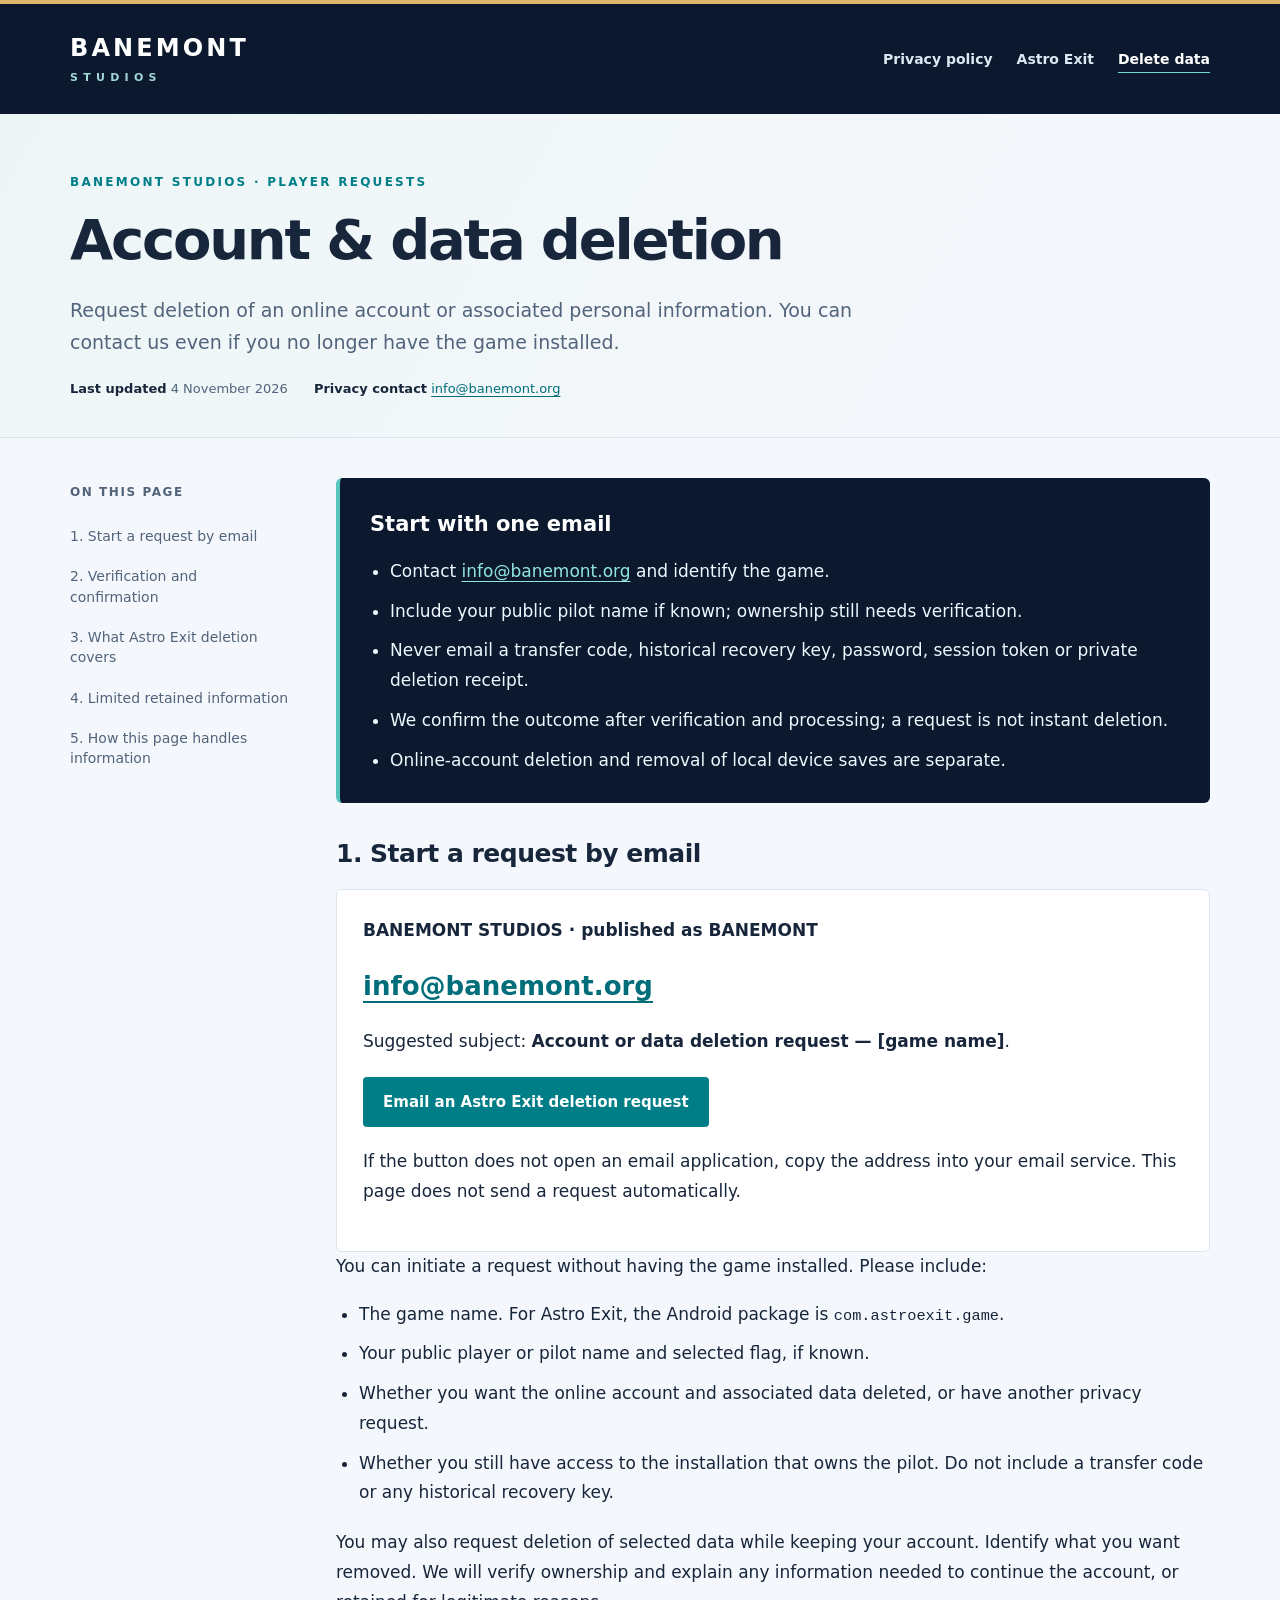
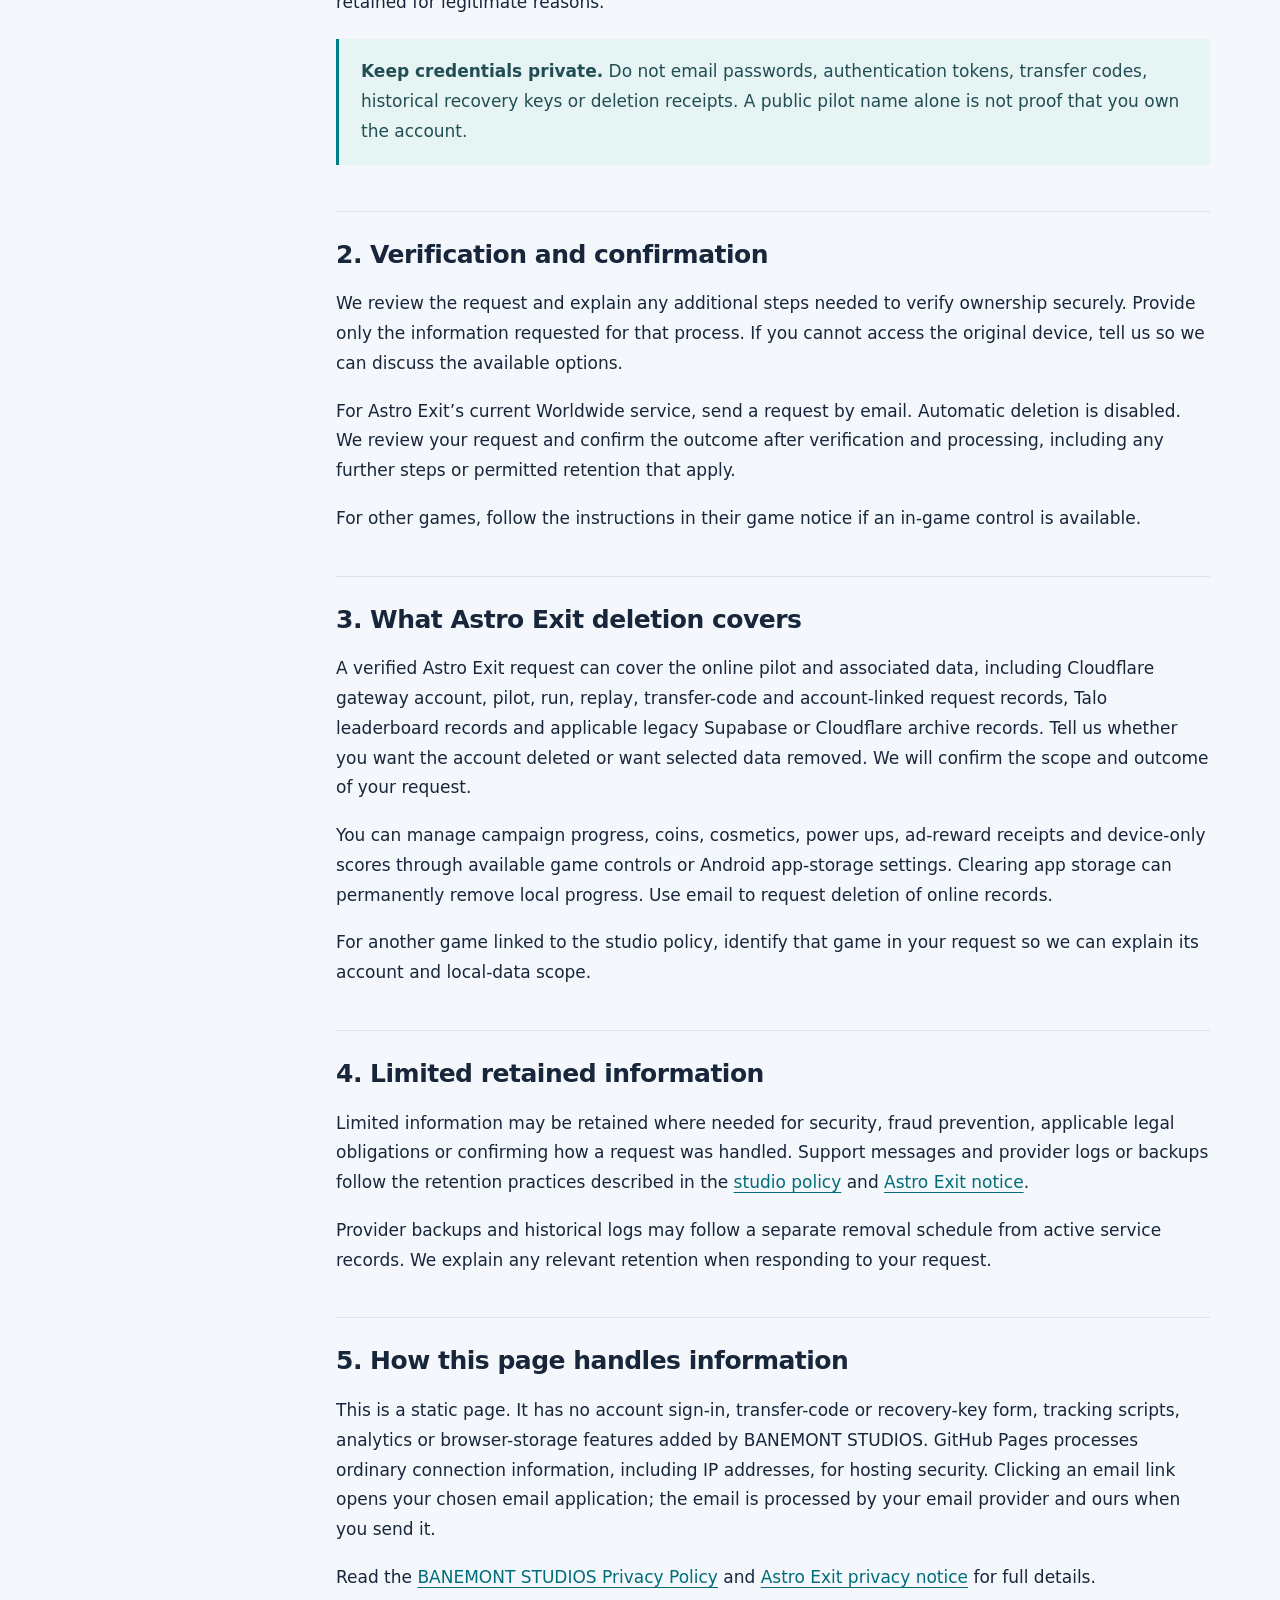
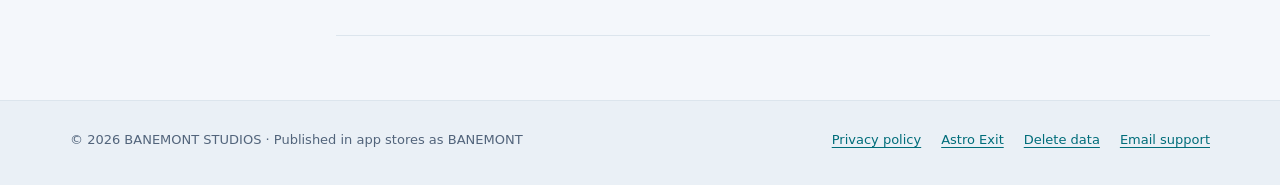
==== commit f90b2a54: "Describe space pilots and one-use phone transfers without Google sign-in" ====
--- a/delete-data.html
+++ b/delete-data.html
@@ -1,6 +1,6 @@
 <!doctype html>
 <html lang="en"><head><meta charset="utf-8"><meta name="viewport" content="width=device-width, initial-scale=1"><meta name="referrer" content="no-referrer"><meta http-equiv="Content-Security-Policy" content="default-src 'none'; style-src 'self'; img-src 'self'; base-uri 'none'; form-action 'none'; object-src 'none'"><title>Account &amp; data deletion | BANEMONT STUDIOS</title><meta name="description" content="Request BANEMONT STUDIOS account or data deletion by email, including an Astro Exit online pilot, without reinstalling the game."><meta name="color-scheme" content="light"><link rel="icon" href="favicon.svg" type="image/svg+xml"><link rel="stylesheet" href="site.css"></head>
 <body><a class="skip" href="#main">Skip to content</a><header class="masthead"><div class="wrap"><a class="brand" href="index.html" aria-label="BANEMONT STUDIOS privacy home">BANEMONT<span>STUDIOS</span></a><nav class="top-links" aria-label="Site navigation"><a href="index.html">Privacy policy</a><a href="games/astro-exit.html">Astro Exit</a><a href="delete-data.html" aria-current="page">Delete data</a></nav></div></header>
-<div class="hero"><div class="wrap"><p class="eyebrow">BANEMONT STUDIOS · Player requests</p><h1>Account &amp; data deletion</h1><p class="lead">Request deletion of an online account or associated personal information. You can contact us even if you no longer have the game installed.</p><div class="meta"><span><strong>Last updated</strong> 3 November 2026</span><span><strong>Privacy contact</strong> <a href="mailto:info@banemont.org">info@banemont.org</a></span></div></div></div>
-<main class="wrap layout" id="main"><aside class="contents"><div class="desktop-contents"><p class="contents-label">On this page</p><nav aria-label="Page contents"><a href="#request">1. Start a request by email</a><a href="#verification">2. Verification and confirmation</a><a href="#scope">3. What Astro Exit deletion covers</a><a href="#retention">4. Limited retained information</a><a href="#privacy">5. How this page handles information</a></nav></div><details class="mobile-contents"><summary>On this page</summary><nav aria-label="Page contents"><a href="#request">1. Start a request by email</a><a href="#verification">2. Verification and confirmation</a><a href="#scope">3. What Astro Exit deletion covers</a><a href="#retention">4. Limited retained information</a><a href="#privacy">5. How this page handles information</a></nav></details></aside><article><div class="summary-card"><h2>Start with one email</h2><ul><li>Contact <a href="mailto:info@banemont.org">info@banemont.org</a> and identify the game.</li><li>Include your public pilot name if known; ownership still needs verification.</li><li>Never email a recovery key, password, session token or private deletion receipt.</li><li>We confirm the outcome after verification and processing; a request is not instant deletion.</li><li>Online-account deletion and removal of local device saves are separate.</li></ul></div><section class="document-section" id="request" aria-labelledby="request-heading"><h2 id="request-heading">1. Start a request by email</h2><div class="contact-box"><p><strong>BANEMONT STUDIOS · published as BANEMONT</strong></p><p class="email"><a href="mailto:info@banemont.org?subject=BANEMONT%20STUDIOS%20account%20or%20data%20deletion%20request">info@banemont.org</a></p><p>Suggested subject: <strong>Account or data deletion request — [game name]</strong>.</p><div class="actions"><a class="button" href="mailto:info@banemont.org?subject=Astro%20Exit%20account%20deletion%20request">Email an Astro Exit deletion request</a></div><p>If the button does not open an email application, copy the address into your email service. This page does not send a request automatically.</p></div><p>You can initiate a request without having the game installed. Please include:</p><ul><li>The game name. For Astro Exit, the Android package is <code>com.astroexit.game</code>.</li><li>Your public player or pilot name and selected flag, if known.</li><li>Whether you want the online account and associated data deleted, or have another privacy request.</li><li>Whether you still have access to the original installation or an available recovery method. Do not include the recovery key itself.</li></ul><p>You may also request deletion of selected data while keeping your account. Identify what you want removed. We will verify ownership and explain any information needed to continue the account, or retained for legitimate reasons.</p><div class="note"><p><strong>Keep credentials private.</strong> Do not email passwords, authentication tokens, private recovery keys or deletion receipts. A public pilot name alone is not proof that you own the account.</p></div></section><section class="document-section" id="verification" aria-labelledby="verification-heading"><h2 id="verification-heading">2. Verification and confirmation</h2><p>We review the request and explain any additional steps needed to verify ownership securely. Provide only the information requested for that process. If you cannot access the original device, tell us so we can discuss the available options.</p><p>For Astro Exit’s current Worldwide service, send a request by email. Automatic deletion is disabled. We review your request and confirm the outcome after verification and processing, including any further steps or permitted retention that apply.</p><p>For other games, follow the instructions in their game notice if an in-game control is available.</p></section><section class="document-section" id="scope" aria-labelledby="scope-heading"><h2 id="scope-heading">3. What Astro Exit deletion covers</h2><p>A verified Astro Exit request can cover the online pilot and associated data, including Cloudflare gateway account, run, replay, recovery and account-linked request records, Talo leaderboard records and applicable legacy Supabase records. Tell us whether you want the account deleted or want selected data removed. We will confirm the scope and outcome of your request.</p><p>You can manage campaign progress, coins, cosmetics, power ups, ad-reward receipts and device-only scores through available game controls or Android app-storage settings. Clearing app storage can permanently remove local progress. Use email to request deletion of online records.</p><p>For another game linked to the studio policy, identify that game in your request so we can explain its account and local-data scope.</p></section><section class="document-section" id="retention" aria-labelledby="retention-heading"><h2 id="retention-heading">4. Limited retained information</h2><p>Limited information may be retained where needed for security, fraud prevention, applicable legal obligations or confirming how a request was handled. Support messages and provider logs or backups follow the retention practices described in the <a href="index.html#retention">studio policy</a> and <a href="games/astro-exit.html#deletion">Astro Exit notice</a>.</p><p>Provider backups and historical logs may follow a separate removal schedule from active service records. We explain any relevant retention when responding to your request.</p></section><section class="document-section" id="privacy" aria-labelledby="privacy-heading"><h2 id="privacy-heading">5. How this page handles information</h2><p>This is a static page. It has no account sign-in, recovery-key form, tracking scripts, analytics or browser-storage features added by BANEMONT STUDIOS. GitHub Pages processes ordinary connection information, including IP addresses, for hosting security. Clicking an email link opens your chosen email application; the email is processed by your email provider and ours when you send it.</p><p>Read the <a href="index.html">BANEMONT STUDIOS Privacy Policy</a> and <a href="games/astro-exit.html">Astro Exit privacy notice</a> for full details.</p></section></article></main>
+<div class="hero"><div class="wrap"><p class="eyebrow">BANEMONT STUDIOS · Player requests</p><h1>Account &amp; data deletion</h1><p class="lead">Request deletion of an online account or associated personal information. You can contact us even if you no longer have the game installed.</p><div class="meta"><span><strong>Last updated</strong> 4 November 2026</span><span><strong>Privacy contact</strong> <a href="mailto:info@banemont.org">info@banemont.org</a></span></div></div></div>
+<main class="wrap layout" id="main"><aside class="contents"><div class="desktop-contents"><p class="contents-label">On this page</p><nav aria-label="Page contents"><a href="#request">1. Start a request by email</a><a href="#verification">2. Verification and confirmation</a><a href="#scope">3. What Astro Exit deletion covers</a><a href="#retention">4. Limited retained information</a><a href="#privacy">5. How this page handles information</a></nav></div><details class="mobile-contents"><summary>On this page</summary><nav aria-label="Page contents"><a href="#request">1. Start a request by email</a><a href="#verification">2. Verification and confirmation</a><a href="#scope">3. What Astro Exit deletion covers</a><a href="#retention">4. Limited retained information</a><a href="#privacy">5. How this page handles information</a></nav></details></aside><article><div class="summary-card"><h2>Start with one email</h2><ul><li>Contact <a href="mailto:info@banemont.org">info@banemont.org</a> and identify the game.</li><li>Include your public pilot name if known; ownership still needs verification.</li><li>Never email a transfer code, historical recovery key, password, session token or private deletion receipt.</li><li>We confirm the outcome after verification and processing; a request is not instant deletion.</li><li>Online-account deletion and removal of local device saves are separate.</li></ul></div><section class="document-section" id="request" aria-labelledby="request-heading"><h2 id="request-heading">1. Start a request by email</h2><div class="contact-box"><p><strong>BANEMONT STUDIOS · published as BANEMONT</strong></p><p class="email"><a href="mailto:info@banemont.org?subject=BANEMONT%20STUDIOS%20account%20or%20data%20deletion%20request">info@banemont.org</a></p><p>Suggested subject: <strong>Account or data deletion request — [game name]</strong>.</p><div class="actions"><a class="button" href="mailto:info@banemont.org?subject=Astro%20Exit%20account%20deletion%20request">Email an Astro Exit deletion request</a></div><p>If the button does not open an email application, copy the address into your email service. This page does not send a request automatically.</p></div><p>You can initiate a request without having the game installed. Please include:</p><ul><li>The game name. For Astro Exit, the Android package is <code>com.astroexit.game</code>.</li><li>Your public player or pilot name and selected flag, if known.</li><li>Whether you want the online account and associated data deleted, or have another privacy request.</li><li>Whether you still have access to the installation that owns the pilot. Do not include a transfer code or any historical recovery key.</li></ul><p>You may also request deletion of selected data while keeping your account. Identify what you want removed. We will verify ownership and explain any information needed to continue the account, or retained for legitimate reasons.</p><div class="note"><p><strong>Keep credentials private.</strong> Do not email passwords, authentication tokens, transfer codes, historical recovery keys or deletion receipts. A public pilot name alone is not proof that you own the account.</p></div></section><section class="document-section" id="verification" aria-labelledby="verification-heading"><h2 id="verification-heading">2. Verification and confirmation</h2><p>We review the request and explain any additional steps needed to verify ownership securely. Provide only the information requested for that process. If you cannot access the original device, tell us so we can discuss the available options.</p><p>For Astro Exit’s current Worldwide service, send a request by email. Automatic deletion is disabled. We review your request and confirm the outcome after verification and processing, including any further steps or permitted retention that apply.</p><p>For other games, follow the instructions in their game notice if an in-game control is available.</p></section><section class="document-section" id="scope" aria-labelledby="scope-heading"><h2 id="scope-heading">3. What Astro Exit deletion covers</h2><p>A verified Astro Exit request can cover the online pilot and associated data, including Cloudflare gateway account, pilot, run, replay, transfer-code and account-linked request records, Talo leaderboard records and applicable legacy Supabase or Cloudflare archive records. Tell us whether you want the account deleted or want selected data removed. We will confirm the scope and outcome of your request.</p><p>You can manage campaign progress, coins, cosmetics, power ups, ad-reward receipts and device-only scores through available game controls or Android app-storage settings. Clearing app storage can permanently remove local progress. Use email to request deletion of online records.</p><p>For another game linked to the studio policy, identify that game in your request so we can explain its account and local-data scope.</p></section><section class="document-section" id="retention" aria-labelledby="retention-heading"><h2 id="retention-heading">4. Limited retained information</h2><p>Limited information may be retained where needed for security, fraud prevention, applicable legal obligations or confirming how a request was handled. Support messages and provider logs or backups follow the retention practices described in the <a href="index.html#retention">studio policy</a> and <a href="games/astro-exit.html#deletion">Astro Exit notice</a>.</p><p>Provider backups and historical logs may follow a separate removal schedule from active service records. We explain any relevant retention when responding to your request.</p></section><section class="document-section" id="privacy" aria-labelledby="privacy-heading"><h2 id="privacy-heading">5. How this page handles information</h2><p>This is a static page. It has no account sign-in, transfer-code or recovery-key form, tracking scripts, analytics or browser-storage features added by BANEMONT STUDIOS. GitHub Pages processes ordinary connection information, including IP addresses, for hosting security. Clicking an email link opens your chosen email application; the email is processed by your email provider and ours when you send it.</p><p>Read the <a href="index.html">BANEMONT STUDIOS Privacy Policy</a> and <a href="games/astro-exit.html">Astro Exit privacy notice</a> for full details.</p></section></article></main>
 <footer><div class="wrap"><span>© 2026 BANEMONT STUDIOS · Published in app stores as BANEMONT</span><nav aria-label="Footer navigation"><a href="index.html">Privacy policy</a><a href="games/astro-exit.html">Astro Exit</a><a href="delete-data.html" aria-current="page">Delete data</a><a href="mailto:info@banemont.org">Email support</a></nav></div></footer></body></html>
